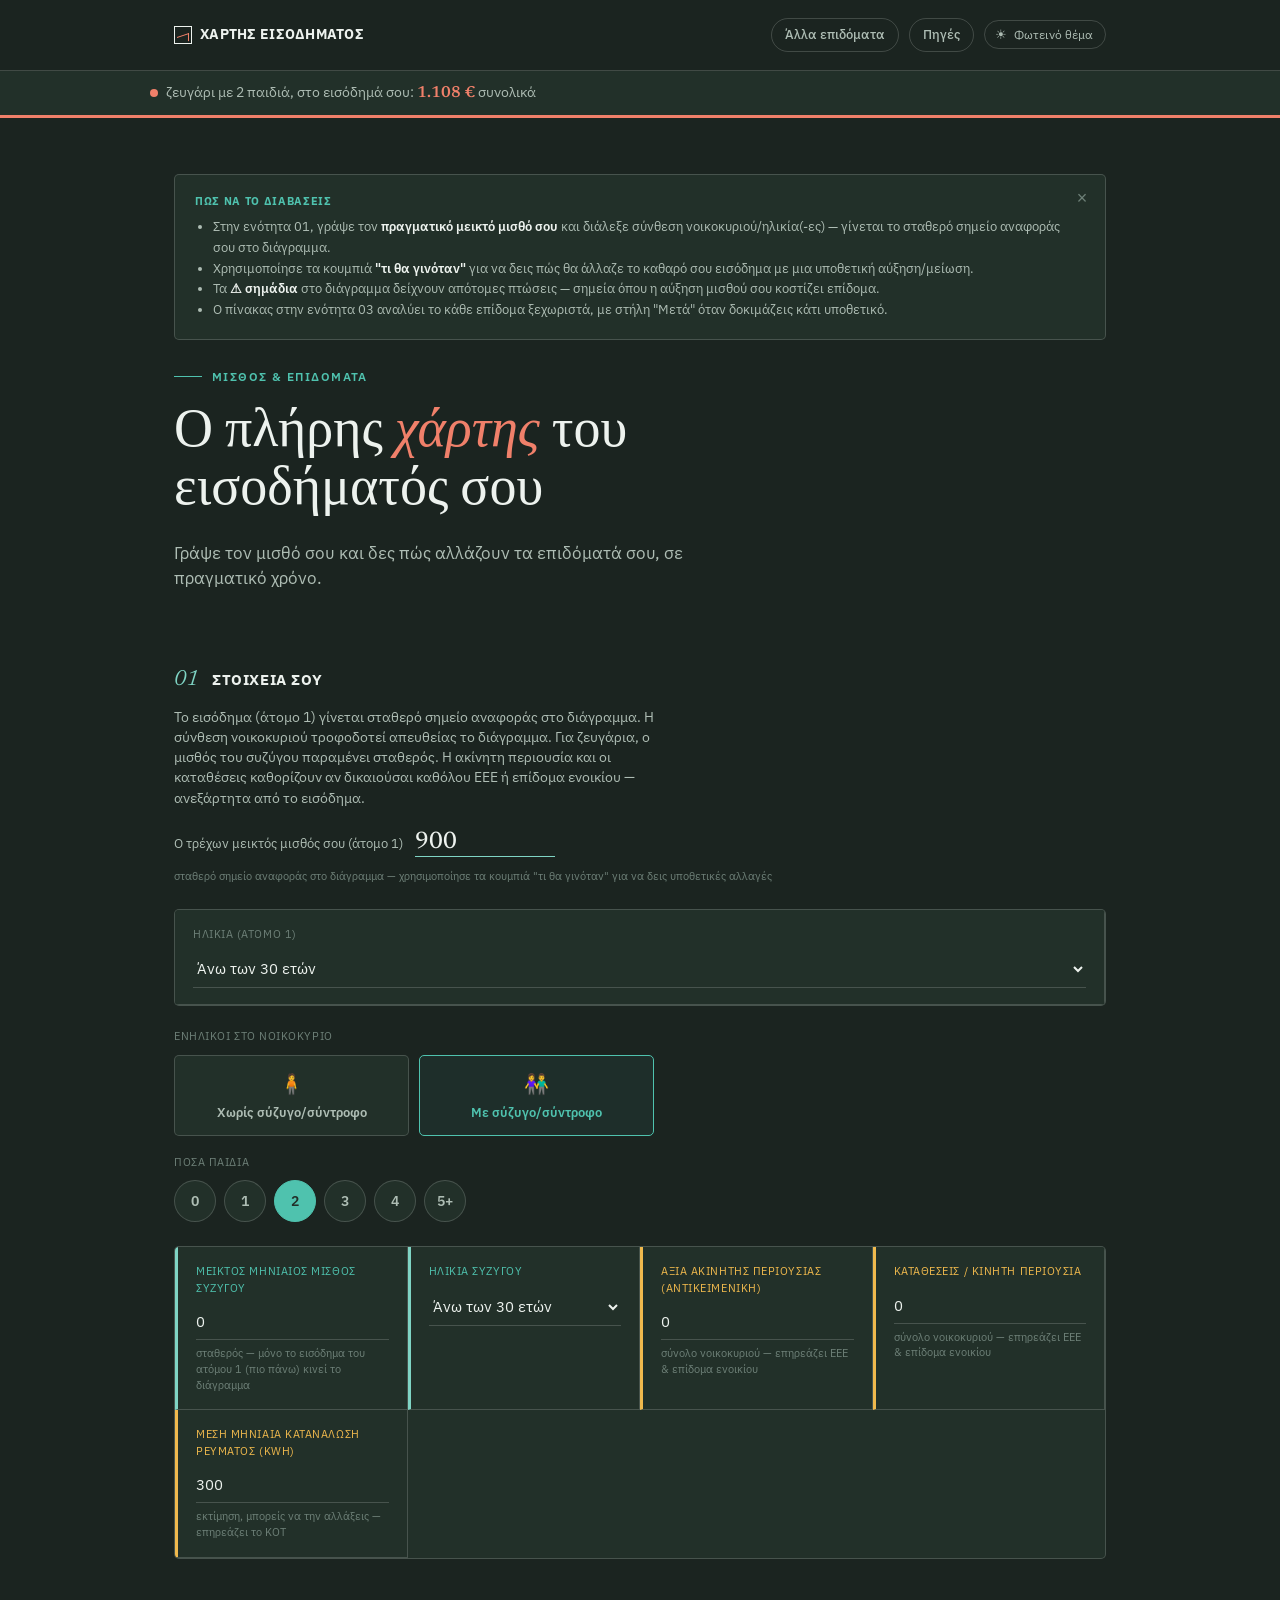
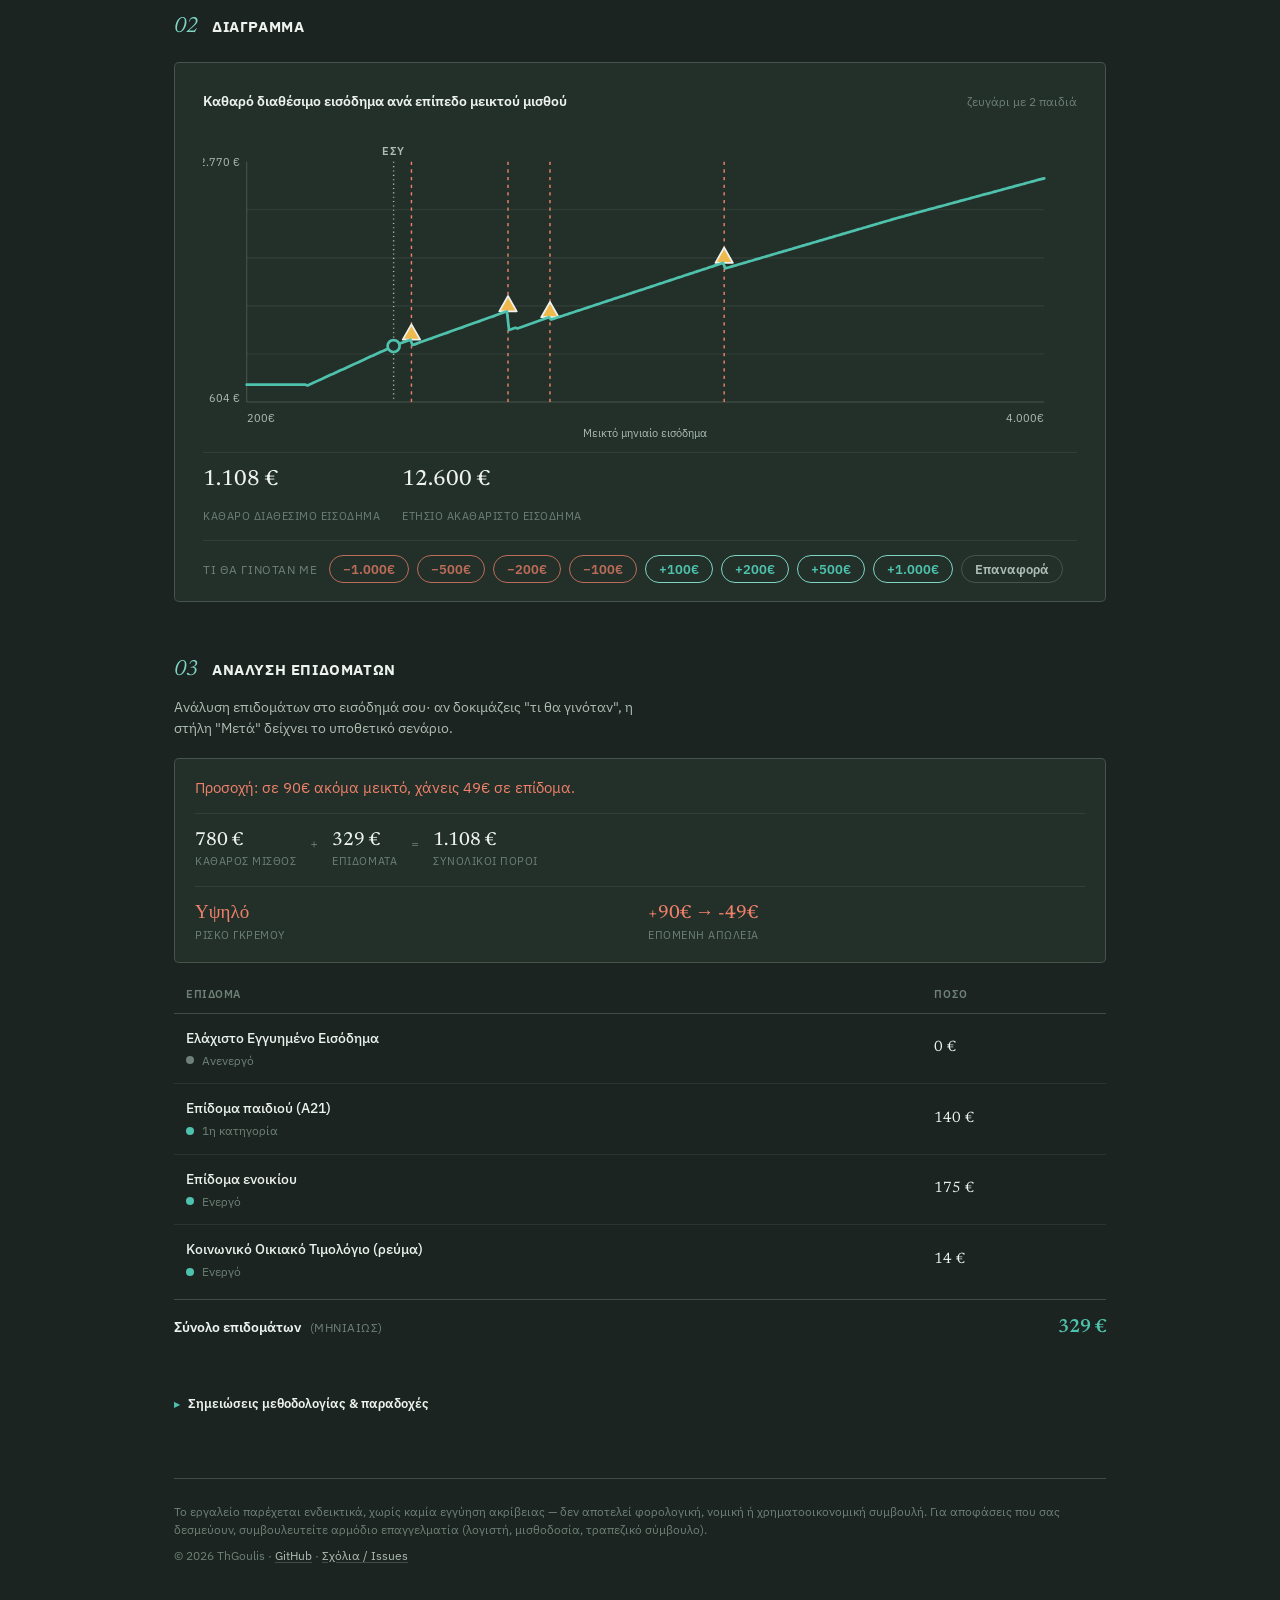
==== index.html @ 14a03cc6 "Add files via upload" ====
<!DOCTYPE html>
<html lang="el">
<head>
<meta charset="UTF-8">
<script>(function(){try{var t=localStorage.getItem('chartis-eisodimatos-theme');document.documentElement.setAttribute('data-theme', t==='light'?'light':'dark');}catch(e){document.documentElement.setAttribute('data-theme','dark');}})();</script>
<meta name="viewport" content="width=device-width, initial-scale=1.0">
<meta name="google-site-verification" content="slmGFKoAOpQcVqOAjaYi8hfK1qHEMDZGpM2ckOUDvAE" />
<title>Χάρτης Εισοδήματος — Μισθός &amp; Επιδόματα</title>
<meta name="description" content="Δες πώς αλλάζει το πραγματικό σου εισόδημα — μισθός και επιδόματα (ΕΕΕ, Α21, ενοίκιο, ΚΟΤ) μαζί, σε ένα διάγραμμα. Εντοπίζει αυτόματα τα σημεία όπου μια αύξηση μισθού σου κοστίζει επίδομα.">
<link rel="canonical" href="https://thgoulis.github.io/Benefit-cliff/">

<meta property="og:type" content="website">
<meta property="og:url" content="https://thgoulis.github.io/Benefit-cliff/">
<meta property="og:title" content="Χάρτης Εισοδήματος — Μισθός &amp; Επιδόματα">
<meta property="og:description" content="Δες πώς αλλάζει το πραγματικό σου εισόδημα — μισθός και επιδόματα μαζί, σε ένα διάγραμμα. Εντοπίζει αυτόματα τους γκρεμούς επιδομάτων.">
<meta property="og:image" content="https://thgoulis.github.io/Benefit-cliff/og-image.png">
<meta property="og:image:width" content="1200">
<meta property="og:image:height" content="630">
<meta property="og:locale" content="el_GR">

<meta name="twitter:card" content="summary_large_image">
<meta name="twitter:title" content="Χάρτης Εισοδήματος — Μισθός &amp; Επιδόματα">
<meta name="twitter:description" content="Δες πώς αλλάζει το πραγματικό σου εισόδημα — μισθός και επιδόματα μαζί, σε ένα διάγραμμα.">
<meta name="twitter:image" content="https://thgoulis.github.io/Benefit-cliff/og-image.png">
<link rel="icon" type="image/svg+xml" href="data:image/svg+xml,%3Csvg xmlns='http://www.w3.org/2000/svg' viewBox='0 0 32 32'%3E%3Crect width='32' height='32' rx='7' fill='%231B2420'/%3E%3Crect x='7' y='9' width='18' height='3.4' rx='1.7' fill='%234FC2AE'/%3E%3Crect x='7' y='14.3' width='18' height='3.4' rx='1.7' fill='%234FC2AE'/%3E%3Crect x='7' y='19.6' width='18' height='3.4' rx='1.7' fill='%234FC2AE'/%3E%3C/svg%3E">
<link rel="preconnect" href="https://fonts.googleapis.com">
<link rel="preconnect" href="https://fonts.gstatic.com" crossorigin>
<link href="https://fonts.googleapis.com/css2?family=Newsreader:ital,opsz,wght@0,6..72,400;0,6..72,500;0,6..72,600;1,6..72,500&family=IBM+Plex+Sans:wght@400;500;600;700&display=swap" rel="stylesheet">
<link rel="stylesheet" href="style.css?v=20260812">
</head>
<body>

<div class="sticky-group">
  <div class="topbar">
    <div class="wrap">
      <div class="brand"><span class="mark"></span> Χάρτης Εισοδήματος</div>
      <nav>
        <a href="epidomata.html">Άλλα επιδόματα</a>
        <a href="https://github.com/ThGoulis/Benefit-cliff/blob/main/TECHNICAL.md" target="_blank" rel="noopener">Πηγές</a>
        <button id="themeToggle" type="button" aria-pressed="false">
          <span class="tt-icon" aria-hidden="true">☾</span>
          <span class="tt-label">Σκούρο θέμα</span>
        </button>
      </nav>
    </div>
  </div>
  <div class="live-preview-bar" id="livePreviewBar">
    <div class="wrap">
      <span class="dot"></span>
      <span class="text" id="livePreviewText">—</span>
    </div>
  </div>
</div>

<div class="wrap">

  <section class="hero">
    <div class="intro-card" id="introCard">
      <button class="intro-close" id="introCloseBtn" aria-label="Κλείσιμο">×</button>
      <div class="intro-eyebrow">Πώς να το διαβάσεις</div>
      <ul class="intro-list">
        <li>Στην ενότητα 01, γράψε τον <strong>πραγματικό μεικτό μισθό σου</strong> και διάλεξε σύνθεση νοικοκυριού/ηλικία(-ες) — γίνεται το σταθερό σημείο αναφοράς σου στο διάγραμμα.</li>
        <li>Χρησιμοποίησε τα κουμπιά <strong>"τι θα γινόταν"</strong> για να δεις πώς θα άλλαζε το καθαρό σου εισόδημα με μια υποθετική αύξηση/μείωση.</li>
        <li>Τα <strong>⚠ σημάδια</strong> στο διάγραμμα δείχνουν απότομες πτώσεις — σημεία όπου η αύξηση μισθού σου κοστίζει επίδομα.</li>
        <li>Ο πίνακας στην ενότητα 03 αναλύει το κάθε επίδομα ξεχωριστά, με στήλη "Μετά" όταν δοκιμάζεις κάτι υποθετικό.</li>
      </ul>
    </div>

    <div class="eyebrow">Μισθός &amp; επιδόματα</div>
    <h1>Ο πλήρης <em>χάρτης</em> του εισοδήματός σου</h1>
    <p class="lede">Γράψε τον μισθό σου και δες πώς αλλάζουν τα επιδόματά σου, σε πραγματικό χρόνο.</p>
  </section>

  <section class="section">
    <div class="section-head">
      <span class="section-num">01</span>
      <h2>Στοιχεία σου</h2>
    </div>
    <p class="section-desc">Το εισόδημα (άτομο 1) γίνεται σταθερό σημείο αναφοράς στο διάγραμμα. Η σύνθεση νοικοκυριού τροφοδοτεί απευθείας το διάγραμμα. Για ζευγάρια, ο μισθός του συζύγου παραμένει σταθερός. Η ακίνητη περιουσία και οι καταθέσεις καθορίζουν αν δικαιούσαι καθόλου ΕΕΕ ή επίδομα ενοικίου — ανεξάρτητα από το εισόδημα.</p>

    <div class="income-input-row">
      <label for="referenceIncomeInput">Ο τρέχων μεικτός μισθός σου (άτομο 1)</label>
      <input type="text" inputmode="numeric" id="referenceIncomeInput" value="900" autocomplete="off" autocorrect="off" autocapitalize="off" spellcheck="false">
      <div class="hint">σταθερό σημείο αναφοράς στο διάγραμμα — χρησιμοποίησε τα κουμπιά "τι θα γινόταν" για να δεις υποθετικές αλλαγές</div>
    </div>

    <div class="field-grid" style="margin-bottom:22px;">
      <div class="field">
        <label>Ηλικία (άτομο 1)</label>
        <select id="ageSelect1">
          <option value="young25">Έως 25 ετών</option>
          <option value="young30">26 έως 30 ετών</option>
          <option value="standard" selected>Άνω των 30 ετών</option>
        </select>
      </div>
    </div>

    <div class="household-picker">
      <div class="field-label">Ενήλικοι στο νοικοκυριό</div>
      <div class="adults-grid">
        <button type="button" class="adult-card" id="adultsSingleBtn" data-spouse="false">
          <span class="icon">🧍</span><span class="label">Χωρίς σύζυγο/σύντροφο</span>
        </button>
        <button type="button" class="adult-card selected" id="adultsCoupleBtn" data-spouse="true">
          <span class="icon">👫</span><span class="label">Με σύζυγο/σύντροφο</span>
        </button>
      </div>

      <div class="field-label" style="margin-top:18px;">Πόσα παιδιά</div>
      <div class="child-stepper">
        <button type="button" class="child-btn" data-count="0">0</button>
        <button type="button" class="child-btn" data-count="1">1</button>
        <button type="button" class="child-btn selected" data-count="2">2</button>
        <button type="button" class="child-btn" data-count="3">3</button>
        <button type="button" class="child-btn" data-count="4">4</button>
        <button type="button" class="child-btn" data-count="5">5+</button>
      </div>
      <div class="derived-tag" id="monoParentTag" style="display:none">Μονογονεϊκή οικογένεια — εφαρμόζονται οι ειδικοί κανόνες</div>
    </div>

    <div class="field-grid">
      <div class="field spouse-field" id="spouseIncomeField" style="display:none">
        <label>Μεικτός μηνιαίος μισθός συζύγου</label>
        <input type="text" inputmode="numeric" id="spouseIncome" value="0">
        <div class="hint">σταθερός — μόνο το εισόδημα του ατόμου 1 (πιο πάνω) κινεί το διάγραμμα</div>
      </div>
      <div class="field spouse-field" id="spouseAgeField" style="display:none">
        <label>Ηλικία συζύγου</label>
        <select id="ageSelect2">
          <option value="young25">Έως 25 ετών</option>
          <option value="young30">26 έως 30 ετών</option>
          <option value="standard" selected>Άνω των 30 ετών</option>
        </select>
      </div>
      <div class="field criteria-field">
        <label>Αξία ακίνητης περιουσίας (αντικειμενική)</label>
        <input type="text" inputmode="numeric" id="propertyValue" value="0">
        <div class="hint">σύνολο νοικοκυριού — επηρεάζει ΕΕΕ &amp; επίδομα ενοικίου</div>
      </div>
      <div class="field criteria-field">
        <label>Καταθέσεις / κινητή περιουσία</label>
        <input type="text" inputmode="numeric" id="depositsValue" value="0">
        <div class="hint">σύνολο νοικοκυριού — επηρεάζει ΕΕΕ &amp; επίδομα ενοικίου</div>
      </div>
      <div class="field criteria-field">
        <label>Μέση μηνιαία κατανάλωση ρεύματος (kWh)</label>
        <input type="number" id="kwhValue" value="300" min="0" step="10">
        <div class="hint">εκτίμηση, μπορείς να την αλλάξεις — επηρεάζει το ΚΟΤ</div>
      </div>
    </div>
  </section>

  <section class="section">
    <div class="section-head">
      <span class="section-num">02</span>
      <h2>Διάγραμμα</h2>
    </div>
    <div class="chart-card">
      <div class="chart-head">
        <h2>Καθαρό διαθέσιμο εισόδημα ανά επίπεδο μεικτού μισθού</h2>
        <span class="axis-label" id="axisLabel">ζευγάρι με 2 παιδιά</span>
      </div>

      <svg class="curve" viewBox="0 0 800 300" preserveAspectRatio="xMidYMid meet" xmlns="http://www.w3.org/2000/svg" id="curveSvg">
        <!-- gridlines/axes/labels are generated in JS so the layout can adapt to viewport width -->
        <g id="chromeLayer"></g>

        <!-- cliff markers get inserted here dynamically -->
        <g id="cliffLayer"></g>

        <!-- στατικό σημείο αναφοράς (το πραγματικό εισόδημα του χρήστη) -->
        <g id="referenceLayer"></g>

        <!-- the curve itself, drawn dynamically -->
        <path id="curvePath" class="curve-path" d="" />

        <!-- moving marker -->
        <circle id="movingMarker" class="marker" cx="60" cy="235" r="5.5"/>
      </svg>

      <div class="slider-row">
        <div class="readouts">
          <div class="readout">
            <div class="num" id="netReadout">690 €</div>
            <div class="num-delta" id="netDelta"></div>
            <div class="lbl">Καθαρό διαθέσιμο εισόδημα</div>
          </div>
          <div class="readout">
            <div class="num" id="e1Readout">— €</div>
            <div class="num-delta" id="e1Delta"></div>
            <div class="lbl">Ετήσιο ακαθάριστο εισόδημα</div>
          </div>
        </div>
      </div>

      <div class="whatif-row">
        <span class="whatif-label">Τι θα γινόταν με</span>
        <div class="whatif-buttons">
          <button type="button" class="whatif-btn whatif-btn-neg" data-amount="-1000">−1.000€</button>
          <button type="button" class="whatif-btn whatif-btn-neg" data-amount="-500">−500€</button>
          <button type="button" class="whatif-btn whatif-btn-neg" data-amount="-200">−200€</button>
          <button type="button" class="whatif-btn whatif-btn-neg" data-amount="-100">−100€</button>
          <button type="button" class="whatif-btn" data-amount="100">+100€</button>
          <button type="button" class="whatif-btn" data-amount="200">+200€</button>
          <button type="button" class="whatif-btn" data-amount="500">+500€</button>
          <button type="button" class="whatif-btn" data-amount="1000">+1.000€</button>
          <button type="button" class="whatif-btn whatif-btn-reset" id="whatifResetBtn">Επαναφορά</button>
        </div>
      </div>
    </div>
  </section>

  <section class="section">
    <div class="section-head">
      <span class="section-num">03</span>
      <h2>Ανάλυση επιδομάτων</h2>
    </div>
    <p class="section-desc">Ανάλυση επιδομάτων στο εισόδημά σου· αν δοκιμάζεις "τι θα γινόταν", η στήλη "Μετά" δείχνει το υποθετικό σενάριο.</p>

    <div class="summary-card">
      <p class="summary-insight" id="summaryInsight">—</p>

      <div class="summary-equation">
        <div class="summary-stat">
          <div class="summary-num" id="summaryNet">— €</div>
          <div class="summary-lbl">Καθαρός μισθός</div>
        </div>
        <span class="summary-op">+</span>
        <div class="summary-stat">
          <div class="summary-num" id="summaryBenefits">— €</div>
          <div class="summary-lbl">Επιδόματα</div>
        </div>
        <span class="summary-op">=</span>
        <div class="summary-stat">
          <div class="summary-num" id="summaryTotal">— €</div>
          <div class="summary-lbl">Συνολικοί πόροι</div>
        </div>
      </div>

      <div class="summary-risk-row">
        <div class="summary-stat">
          <div class="summary-num" id="summaryRisk">—</div>
          <div class="summary-lbl">Ρίσκο γκρεμού</div>
        </div>
        <div class="summary-stat">
          <div class="summary-num" id="summaryNextLoss">—</div>
          <div class="summary-lbl">Επόμενη απώλεια</div>
        </div>
      </div>
    </div>

    <table class="breakdown" id="breakdownTable">
      <thead>
        <tr><th>Επίδομα</th><th>Ποσό</th><th class="after-col" id="afterColHeader">Μετά</th></tr>
      </thead>
      <tbody>
        <tr>
          <td>
            <div class="benefit-name">Ελάχιστο Εγγυημένο Εισόδημα</div>
            <div class="benefit-status"><span class="status-dot" id="eeeDot"></span><span id="eeeStatus">—</span></div>
          </td>
          <td class="amount" id="eeeAmount">— €</td>
          <td class="amount after-col" id="eeeAfterAmount"></td>
        </tr>
        <tr>
          <td>
            <div class="benefit-name">Επίδομα παιδιού (Α21)</div>
            <div class="benefit-status"><span class="status-dot" id="a21Dot"></span><span id="a21Status">—</span></div>
          </td>
          <td class="amount" id="a21Amount">— €</td>
          <td class="amount after-col" id="a21AfterAmount"></td>
        </tr>
        <tr>
          <td>
            <div class="benefit-name">Επίδομα ενοικίου</div>
            <div class="benefit-status"><span class="status-dot" id="rentDot"></span><span id="rentStatus">—</span></div>
          </td>
          <td class="amount" id="rentAmount">— €</td>
          <td class="amount after-col" id="rentAfterAmount"></td>
        </tr>
        <tr>
          <td>
            <div class="benefit-name">Κοινωνικό Οικιακό Τιμολόγιο (ρεύμα)</div>
            <div class="benefit-status"><span class="status-dot" id="kotDot"></span><span id="kotStatus">—</span></div>
          </td>
          <td class="amount" id="kotAmount">— €</td>
          <td class="amount after-col" id="kotAfterAmount"></td>
        </tr>
      </tbody>
    </table>
    <div class="benefit-total">
      <span>Σύνολο επιδομάτων <em>(μηνιαίως)</em></span>
      <span class="benefit-total-amounts">
        <span class="amount" id="benefitTotalAmount">— €</span>
        <span class="amount after-col" id="benefitTotalAfterAmount"></span>
      </span>
    </div>
  </section>

  <section class="section">
    <details class="methodology">
      <summary>Σημειώσεις μεθοδολογίας &amp; παραδοχές</summary>
      <p class="methodology-intro">Πραγματικοί υπολογισμοί μισθού, ΕΕΕ, Α21, επίδομα ενοικίου, ΚΟΤ &amp; περιουσιακά κριτήρια — δες τις παραδοχές πιο κάτω.</p>
      <ul>
        <li>Ο καθαρός μισθός υπολογίζεται με βάση το σύστημα 14 μισθών (ΕΦΚΑ, κλίμακα φόρου ανά ηλικία, φορολογική έκπτωση) — μόνο η περίπτωση μισθωτού, όχι μπλοκάκι/ελεύθερος επαγγελματίας.</li>
        <li>Τα ΕΕΕ, Α21 και επίδομα ενοικίου βασίζονται στα επίσημα ποσά/κλιμάκια όπως τα βρήκαμε. Το ΕΕΕ και το επίδομα ενοικίου περιλαμβάνουν πλέον περιουσιακά κριτήρια (ακίνητη περιουσία, καταθέσεις) — <strong>χωρίς</strong> αντικειμενική δαπάνη ΙΧ/δικύκλων ή περιουσιακό τεκμήριο τόκων, που αγνοούνται για απλότητα.</li>
        <li>Το επίδομα ενοικίου βρίσκεται πιθανώς σε φάση αναθεώρησης (νομοσχέδιο υπό συζήτηση) — τα κριτήρια που χρησιμοποιούμε είναι τα πιο πρόσφατα επιβεβαιωμένα, όχι εγγυημένα οριστικά.</li>
        <li>Η φορολογική έκπτωση (777-1.780€+ ανάλογα τα παιδιά) αποδίδεται πάντα στο άτομο 1 σε ζευγάρια, όχι μοιρασμένη.</li>
        <li>Υποστηρίζεται οποιοσδήποτε αριθμός παιδιών· ένα δεύτερο εισόδημα (σύζυγος) μένει σταθερό, όχι μεταβλητό στο διάγραμμα.</li>
        <li>Το Κοινωνικό Οικιακό Τιμολόγιο (ΚΟΤ) μοντελοποιεί μόνο τη βασική κατηγορία Β (4,5 λεπτά/kWh, όριο 350kWh/μήνα) — όχι τις κατηγορίες Α (ευάλωτες ομάδες, +8.000€/+15.000€ όριο για ΑΜΕΑ/μηχανική υποστήριξη) ή Γ (πολύτεκνοι). Η κατανάλωση ρεύματος εισάγεται ως εκτίμηση, όχι πραγματικά στοιχεία λογαριασμού.</li>
      </ul>
    </details>
  </section>

  <footer>
    <span>Το εργαλείο παρέχεται ενδεικτικά, χωρίς καμία εγγύηση ακρίβειας — δεν αποτελεί φορολογική, νομική ή χρηματοοικονομική συμβουλή. Για αποφάσεις που σας δεσμεύουν, συμβουλευτείτε αρμόδιο επαγγελματία (λογιστή, μισθοδοσία, τραπεζικό σύμβουλο).</span>
    <span>© 2026 ThGoulis · <a href="https://github.com/ThGoulis/Benefit-cliff" target="_blank" rel="noopener">GitHub</a> · <a href="https://github.com/ThGoulis/Benefit-cliff/issues" target="_blank" rel="noopener">Σχόλια / Issues</a></span>
  </footer>

</div>

<script src="script.js?v=20260812"></script>

</body>
</html>
---- style.css ----
:root{
    --paper: #F1F4F0;
    --paper-card: #FFFFFF;
    --ink: #263A32;
    --ink-soft: #5B6E64;
    --ink-faint: #93A39A;
    --contour: #3DA394;
    --contour-soft: #8FC4BA;
    --hazard: #E8A33D;
    --drop: #E2694F;
    --line: rgba(38,58,50,0.09);
    --line-strong: rgba(38,58,50,0.18);
    --radius: 5px;
  }

  :root[data-theme="dark"]{
    --paper: #1B2420;
    --paper-card: #223029;
    --ink: #EDF2EE;
    --ink-soft: #AEBDB4;
    --ink-faint: #6E8078;
    --contour: #4FC2AE;
    --contour-soft: #7FD4C4;
    --hazard: #F0B94D;
    --drop: #F0806A;
    --line: rgba(237,242,238,0.08);
    --line-strong: rgba(237,242,238,0.18);
  }

  :root{ color-scheme: light; }
  :root[data-theme="dark"]{ color-scheme: dark; }

  html{ transition: none; }
  body{ transition: background-color 0.2s ease, color 0.2s ease; }
  .chart-card, .field, table.breakdown{ transition: background-color 0.2s ease, border-color 0.2s ease; }

  *{ box-sizing: border-box; }
  html{ scroll-behavior: smooth; }

  body{
    margin:0;
    background: var(--paper);
    color: var(--ink);
    font-family: 'IBM Plex Sans', sans-serif;
    line-height: 1.5;
    background-image:
      radial-gradient(ellipse 900px 500px at 50% -10%, rgba(61,163,148,0.10), transparent 60%);
    background-repeat: no-repeat;
  }

  a{ color: inherit; }

  .wrap{
    max-width: 980px;
    margin: 0 auto;
    padding: 0 24px;
  }

  /* ---------- Top bar ---------- */
  .topbar{
    border-bottom: 1px solid var(--line-strong);
    background: var(--paper);
  }
  .sticky-group{ position: sticky; top: 0; z-index: 30; }

  .live-preview-bar{
    background: var(--paper-card);
    border-bottom: 3px solid var(--contour);
    transition: background-color .2s ease, border-color .2s ease;
  }
  .live-preview-bar .wrap{
    display:flex; align-items:center; gap: 8px;
    padding: 7px 0; font-size: 11.5px; color: var(--ink-soft);
    white-space: nowrap; overflow:hidden; text-overflow:ellipsis;
  }
  .live-preview-bar .dot{
    width:6px; height:6px; border-radius:50%; background: var(--contour); flex:none;
    animation: livePulse 2s infinite;
  }
  @keyframes livePulse{ 0%,100%{opacity:1;} 50%{opacity:.35;} }
  .live-preview-bar .text .num{ font-weight:600; color: var(--contour); }

  .live-preview-bar.medium{ border-bottom-color: var(--hazard); }
  .live-preview-bar.medium .dot{ background: var(--hazard); }
  .live-preview-bar.medium .text .num{ color: var(--hazard); }
  .live-preview-bar.high{ border-bottom-color: var(--drop); }
  .live-preview-bar.high .dot{ background: var(--drop); }
  .live-preview-bar.high .text .num{ color: var(--drop); }

  @media (min-width: 640px){
    .live-preview-bar .wrap{ padding: 10px 0; font-size: 14px; white-space: normal; }
    .live-preview-bar .dot{ width:8px; height:8px; }
    .live-preview-bar .text .num{ font-family:'Newsreader', serif; font-size: 16px; }
  }

  .topbar .wrap{
    display:flex;
    align-items:center;
    justify-content: space-between;
    padding-top: 18px;
    padding-bottom: 18px;
  }
  .brand{
    font-family:'IBM Plex Sans', sans-serif;
    font-weight:700;
    letter-spacing: 0.02em;
    font-size: 14px;
    text-transform: uppercase;
    display:flex;
    align-items:center;
    gap: 8px;
  }
  .brand .mark{
    width: 18px; height: 18px;
    border: 1.5px solid var(--ink);
    position: relative;
    flex: none;
  }
  .brand .mark::after{
    content:"";
    position:absolute;
    left:2px; right:2px; bottom:2px;
    height: 7px;
    border-top: 1.5px solid var(--drop);
    border-right: 1.5px solid var(--drop);
    transform: skewY(-18deg);
    transform-origin: right bottom;
  }
  .topbar nav{
    font-size: 13px;
    color: var(--ink-soft);
    display:flex; gap: 10px;
    align-items: center;
  }
  .topbar nav a{
    color: var(--ink-soft);
    text-decoration: none;
    padding: 6px 13px;
    border: 1px solid var(--line-strong);
    border-radius: 999px;
    font-weight: 500;
    transition: background-color 0.15s ease, color 0.15s ease, border-color 0.15s ease;
  }
  .topbar nav a:hover{ background: var(--contour); color: var(--paper-card); border-color: var(--contour); }
  #themeToggle{
    display:flex;
    align-items:center;
    gap: 7px;
    font-family: inherit;
    font-size: 12px;
    color: var(--ink-soft);
    background: transparent;
    border: 1px solid var(--line-strong);
    border-radius: 999px;
    padding: 6px 12px 6px 10px;
    cursor: pointer;
  }
  #themeToggle:hover{ border-color: var(--contour); color: var(--ink); }
  #themeToggle .tt-icon{ font-size: 13px; line-height:1; }
  @media (max-width: 520px){
    .topbar .wrap{ flex-wrap: wrap; row-gap: 10px; }
    .brand{ flex: 1 1 auto; }
    .topbar nav{ flex: 1 1 100%; justify-content: space-between; flex-wrap: wrap; gap: 10px 16px; }
    .tt-label{ display:none; }
  }

  /* ---------- Hero ---------- */
  .hero{
    padding: 56px 0 12px;
  }
  .intro-card{
    position: relative;
    background: var(--paper-card);
    border: 1px solid var(--line-strong);
    border-radius: var(--radius);
    padding: 18px 40px 18px 20px;
    margin-bottom: 28px;
  }
  .intro-eyebrow{
    font-size: 11px;
    font-weight: 700;
    text-transform: uppercase;
    letter-spacing: 0.06em;
    color: var(--contour);
    margin-bottom: 8px;
  }
  .intro-list{
    margin: 0;
    padding-left: 18px;
    font-size: 13px;
    color: var(--ink-soft);
    line-height: 1.6;
  }
  .intro-list strong{ color: var(--ink); font-weight: 600; }
  .intro-close{
    position: absolute;
    top: 10px; right: 10px;
    width: 26px; height: 26px;
    border: none;
    background: transparent;
    color: var(--ink-faint);
    font-size: 18px;
    line-height: 1;
    cursor: pointer;
    border-radius: 50%;
  }
  .intro-close:hover{ background: var(--line); color: var(--ink); }
  .eyebrow{
    font-size: 12px;
    letter-spacing: 0.12em;
    text-transform: uppercase;
    color: var(--contour);
    font-weight: 600;
    display:flex;
    align-items:center;
    gap:10px;
    margin-bottom: 18px;
  }
  .eyebrow::before{
    content:"";
    width: 28px; height: 1px;
    background: var(--contour);
  }
  h1{
    font-family: 'Newsreader', serif;
    font-weight: 500;
    font-size: clamp(34px, 5vw, 54px);
    line-height: 1.08;
    margin: 0 0 20px;
    max-width: 14ch;
  }
  h1 em{
    font-style: italic;
    color: var(--drop);
  }
  .lede{
    font-size: 17px;
    color: var(--ink-soft);
    max-width: 56ch;
    margin: 0 0 8px;
  }

  /* ---------- Chart card ---------- */
  .chart-card{
    background: var(--paper-card);
    border: 1px solid var(--line-strong);
    border-radius: var(--radius);
    padding: 28px 28px 18px;
    position: relative;
  }
  .chart-head{
    display:flex;
    justify-content: space-between;
    align-items: baseline;
    flex-wrap: wrap;
    gap: 8px;
    margin-bottom: 6px;
  }
  .chart-head h2{
    font-family: 'IBM Plex Sans', sans-serif;
    font-size: 14px;
    font-weight: 600;
    margin:0;
  }
  .chart-head .axis-label{
    font-size: 11.5px;
    color: var(--ink-faint);
  }
  svg.curve{ width:100%; height:auto; display:block; }
  .grid-line{ stroke: var(--line); stroke-width:1; }
  .axis-line{ stroke: var(--line-strong); stroke-width:1; }
  .curve-path{
    fill:none;
    stroke: var(--contour);
    stroke-width: 2.5;
    stroke-linecap: round;
    stroke-linejoin: round;
  }
  .drop-zone{ fill: var(--drop); opacity: 0.08; }
  .drop-line{
    stroke: var(--drop);
    stroke-width: 1.3;
    stroke-dasharray: 3 4;
  }
  .reference-line{
    stroke: var(--ink-soft);
    stroke-width: 1.3;
    stroke-dasharray: 1 3;
  }
  .reference-label{
    fill: var(--ink-soft);
    font-size: 10px;
    font-weight: 600;
    text-transform: uppercase;
    letter-spacing: 0.04em;
  }
  .marker{
    fill: var(--paper-card);
    stroke: var(--contour);
    stroke-width: 2.5;
  }
  .hazard-tri{ fill: var(--hazard); stroke: var(--ink); stroke-width: 1.6; stroke-linejoin: round; }
  .chart-caption-text{
    font-family:'IBM Plex Sans', sans-serif;
    font-size: 10.5px;
    fill: var(--ink-soft);
  }
  .chart-caption-text.drop{ fill: var(--drop); font-weight:600; }

  .income-input-row{
    display:flex;
    align-items: baseline;
    gap: 12px;
    width: 100%;
    margin-bottom: 24px;
    flex-wrap: wrap;
  }
  .income-input-row label{
    font-size: 12.5px;
    color: var(--ink-soft);
    flex: none;
  }
  .income-input-row input{
    font-family:'Newsreader', serif;
    font-size: 24px;
    font-weight: 500;
    color: var(--ink);
    background: transparent;
    border: none;
    border-bottom: 1.5px solid var(--contour-soft);
    padding: 2px 0;
    width: 140px;
  }
  .income-input-row input:focus{ outline: none; border-bottom-color: var(--contour); }
  .income-input-row .hint{
    flex-basis: 100%;
    font-size: 10.5px;
    color: var(--ink-faint);
  }

  .slider-row{
    margin-top: 6px;
    padding-top: 16px;
    border-top: 1px solid var(--line);
  }
  @media (max-width: 480px){
    .income-input-row{ flex-direction: column; align-items: flex-start; gap: 4px; }
  }
  .readouts{
    display:flex;
    gap: 22px;
    flex-wrap: wrap;
  }
  .readout{
    text-align: left;
  }
  .readout .num{
    font-family:'Newsreader', serif;
    font-size: 22px;
    font-weight: 500;
    line-height:1;
  }
  .readout .num.drop-color{ color: var(--drop); }
  .readout .num.gain-color{ color: var(--contour); }
  .num-delta{
    font-size: 13px;
    font-weight: 600;
    margin-top: 2px;
    min-height: 16px;
  }
  .num-delta.gain-color{ color: var(--contour); }
  .num-delta.drop-color{ color: var(--drop); }
  .num-delta.warn-color{ color: var(--hazard); }
  .readout .num.warn-color{ color: var(--hazard); }
  .readout .lbl{
    font-size: 10.5px;
    color: var(--ink-faint);
    text-transform: uppercase;
    letter-spacing: 0.05em;
  }

  .whatif-row{
    margin-top: 16px;
    padding-top: 14px;
    border-top: 1px solid var(--line);
    display:flex;
    align-items:center;
    gap: 12px;
    flex-wrap: wrap;
  }
  .whatif-label{
    font-size: 11.5px;
    color: var(--ink-faint);
    text-transform: uppercase;
    letter-spacing: 0.05em;
    flex: none;
  }
  .whatif-buttons{
    display:flex;
    gap: 8px;
    flex-wrap: wrap;
  }
  .whatif-btn{
    font-family: inherit;
    font-size: 12.5px;
    font-weight: 600;
    color: var(--contour);
    background: transparent;
    border: 1px solid var(--contour-soft);
    border-radius: 999px;
    padding: 5px 13px;
    cursor: pointer;
    transition: background-color 0.15s ease, color 0.15s ease;
  }
  .whatif-btn:hover{ background: var(--contour); color: var(--paper-card); }
  .whatif-btn-neg{ color: var(--drop); border-color: var(--drop); opacity: 0.75; }
  .whatif-btn-neg:hover{ background: var(--drop); color: var(--paper-card); opacity: 1; }

  /* ---------- Section shell ---------- */
  .section{
    margin-top: 52px;
  }
  .section-head{
    display:flex;
    align-items:baseline;
    gap: 14px;
    margin-bottom: 18px;
  }
  .section-num{
    font-family:'Newsreader', serif;
    font-style: italic;
    color: var(--contour-soft);
    font-size: 22px;
    flex: none;
  }
  .section-head h2{
    font-family:'IBM Plex Sans', sans-serif;
    font-size: 15px;
    font-weight: 700;
    text-transform: uppercase;
    letter-spacing: 0.04em;
    margin: 0;
  }
  .section-desc{
    font-size: 13.5px;
    color: var(--ink-soft);
    margin: -8px 0 20px;
    max-width: 60ch;
  }

  /* ---------- Input panel ---------- */
  /* ---------- Household picker: adult cards + children stepper ---------- */
  .household-picker{ margin-bottom: 24px; }
  .field-label{
    font-size: 11px; text-transform: uppercase; letter-spacing: 0.05em;
    color: var(--ink-faint); margin-bottom: 10px;
  }
  .adults-grid{
    display:grid; grid-template-columns: repeat(auto-fit, minmax(180px,1fr));
    gap: 10px; max-width: 480px;
  }
  .adult-card{
    background: var(--paper-card); border: 1.5px solid var(--line-strong); border-radius: var(--radius);
    padding: 14px 16px; cursor: pointer; text-align: center; font-family: inherit;
    transition: border-color .15s ease, background-color .15s ease;
  }
  .adult-card:hover{ border-color: var(--contour-soft); }
  .adult-card.selected{ border-color: var(--contour); background: rgba(61,163,148,0.08); }
  .adult-card .icon{ font-size: 20px; display:block; margin-bottom: 6px; }
  .adult-card .label{ font-size: 12.5px; font-weight: 600; color: var(--ink-soft); }
  .adult-card.selected .label{ color: var(--contour); }

  .child-stepper{ display:flex; gap: 8px; flex-wrap: wrap; }
  .child-btn{
    width: 42px; height: 42px; border-radius: 50%; border: 1.5px solid var(--line-strong);
    background: var(--paper-card); color: var(--ink-soft); font-size: 14px; font-weight: 600;
    font-family: inherit; cursor: pointer;
    transition: border-color .15s ease, background-color .15s ease, color .15s ease;
  }
  .child-btn:hover{ border-color: var(--contour-soft); }
  .child-btn.selected{ border-color: var(--contour); background: var(--contour); color: var(--paper-card); }

  .derived-tag{
    display: inline-flex; align-items: center; gap: 6px; margin-top: 12px; font-size: 12px;
    color: var(--hazard); background: rgba(232,163,61,0.10); border: 1px solid var(--hazard);
    border-radius: 999px; padding: 4px 12px;
  }
  .derived-tag::before{ content: "✓"; font-weight: 700; }

  .field-grid{
    display:grid;
    grid-template-columns: repeat(auto-fit, minmax(200px,1fr));
    background: var(--paper-card);
    border: 1px solid var(--line-strong);
    border-radius: var(--radius);
    overflow: hidden;
  }
  .field{
    background: var(--paper-card);
    padding: 16px 18px;
    border-right: 1px solid var(--line-strong);
    border-bottom: 1px solid var(--line-strong);
  }
  .field label{
    display:block;
    font-size: 11px;
    text-transform: uppercase;
    letter-spacing: 0.05em;
    color: var(--ink-faint);
    margin-bottom: 8px;
  }
  .field.spouse-field{
    border-left: 3px solid var(--contour-soft);
  }
  .field.spouse-field label{
    color: var(--contour);
  }
  .field.criteria-field{
    border-left: 3px solid var(--hazard);
  }
  .field.criteria-field label{
    color: var(--hazard);
  }
  .field select, .field input[type=number], .field input[type=text]{
    width:100%;
    padding: 8px 0;
    border: none;
    border-bottom: 1px solid var(--line-strong);
    background: transparent;
    font-family: inherit;
    font-size: 15px;
    color: var(--ink);
  }
  .field select{
    background: var(--paper-card);
    cursor: pointer;
  }
  .field select option{
    background: var(--paper-card);
    color: var(--ink);
  }
  .field select:focus, .field input:focus{
    outline: none;
    border-bottom-color: var(--contour);
  }
  .field .hint{
    font-size: 10.5px;
    color: var(--ink-faint);
    margin-top: 6px;
  }

  /* ---------- Executive summary card ---------- */
  .summary-card{
    background: var(--paper-card);
    border: 1px solid var(--line-strong);
    border-radius: var(--radius);
    padding: 18px 20px;
    margin-bottom: 24px;
  }
  .summary-insight{
    margin: 0 0 16px;
    font-size: 14.5px;
    line-height: 1.5;
    color: var(--ink);
    padding-bottom: 14px;
    border-bottom: 1px solid var(--line);
  }
  .summary-insight.warn-color{ color: var(--hazard); }
  .summary-insight.drop-color{ color: var(--drop); }
  .summary-insight.gain-color{ color: var(--contour); }
  .summary-equation{
    display:flex;
    align-items:flex-start;
    flex-wrap: wrap;
    gap: 14px;
    padding-bottom: 16px;
    margin-bottom: 16px;
    border-bottom: 1px solid var(--line);
  }
  .summary-op{
    font-family:'Newsreader', serif;
    font-size: 16px;
    color: var(--ink-faint);
    flex: none;
    margin-top: 2px;
  }
  .summary-risk-row{
    display:grid;
    grid-template-columns: repeat(auto-fit, minmax(110px,1fr));
    gap: 16px;
  }
  .summary-stat{ text-align:left; }
  .summary-num{
    font-family:'Newsreader', serif;
    font-size: 19px;
    font-weight: 500;
    line-height:1.15;
  }
  .summary-num.gain-color{ color: var(--contour); }
  .summary-num.warn-color{ color: var(--hazard); }
  .summary-num.drop-color{ color: var(--drop); }
  .summary-lbl{
    font-size: 10.5px;
    color: var(--ink-faint);
    text-transform: uppercase;
    letter-spacing: 0.05em;
    margin-top: 3px;
  }

  /* ---------- Breakdown table (placeholder) ---------- */
  table.breakdown{
    width:100%;
    border-collapse: collapse;
    font-size: 13.5px;
  }
  table.breakdown th{
    text-align:left;
    font-size: 10.5px;
    text-transform: uppercase;
    letter-spacing: 0.05em;
    color: var(--ink-faint);
    font-weight:600;
    padding: 0 12px 10px;
    border-bottom: 1px solid var(--line-strong);
  }
  table.breakdown .after-col{ display: none; }
  table.breakdown.has-offset .after-col{ display: table-cell; }
  table.breakdown .after-col.gain-color, .benefit-total-amounts .after-col.gain-color{ color: var(--contour); }
  table.breakdown .after-col.drop-color, .benefit-total-amounts .after-col.drop-color{ color: var(--drop); }
  .whatif-btn-reset{
    color: var(--ink-soft);
    border-color: var(--line-strong);
    opacity: 1;
  }
  .whatif-btn-reset:hover{ background: var(--ink-soft); color: var(--paper-card); }
  table.breakdown td{
    padding: 14px 12px;
    border-bottom: 1px solid var(--line);
  }
  table.breakdown tr:last-child td{ border-bottom:none; }
  .benefit-name{ font-weight: 500; }
  .benefit-status{
    display:flex; align-items:center; margin-top: 4px;
    font-size: 11.5px; color: var(--ink-faint);
  }
  .status-dot{
    display:inline-block;
    width:8px; height:8px;
    border-radius: 50%;
    margin-inline-end: 8px;
  }
  .status-dot.active{ background: var(--contour); }
  .status-dot.warn{ background: var(--hazard); }
  .status-dot.off{ background: var(--ink-faint); }
  .amount{ font-family:'Newsreader', serif; font-size: 15px; }

  .benefit-total{
    display:flex;
    justify-content: space-between;
    align-items: baseline;
    margin-top: 4px;
    padding-top: 14px;
    border-top: 1px solid var(--line-strong);
    font-size: 14px;
    font-weight: 600;
    color: var(--ink);
  }
  .benefit-total em{
    font-style: normal;
    font-weight: 400;
    color: var(--ink-faint);
    font-size: 11.5px;
    text-transform: uppercase;
    letter-spacing: 0.04em;
    margin-inline-start: 6px;
  }
  .benefit-total-amounts{ display:flex; align-items:baseline; gap: 10px; }
  .benefit-total-amounts .after-col:empty{ display: none; }
  .benefit-total .amount{ font-size: 19px; color: var(--contour); }
  .benefit-total-amounts .after-col{ font-size: 15px; }
  .benefit-total-amounts .after-col::before{ content: "→ "; color: var(--ink-faint); font-family: 'IBM Plex Sans', sans-serif; font-size: 12px; }

  footer{
    margin-top: 64px;
    padding: 24px 0 40px;
    border-top: 1px solid var(--line-strong);
    font-size: 12px;
    color: var(--ink-faint);
    display:flex;
    justify-content: space-between;
    flex-wrap: wrap;
    gap: 8px;
  }
  footer a{
    color: var(--ink-soft);
    text-decoration: underline;
    text-decoration-color: var(--line-strong);
    text-underline-offset: 2px;
  }
  footer a:hover{ color: var(--contour); text-decoration-color: var(--contour); }

  .methodology{
    font-size: 13px;
    color: var(--ink-soft);
  }
  .methodology summary{
    cursor: pointer;
    font-weight: 600;
    color: var(--ink);
    list-style: none;
    display: flex;
    align-items: center;
    gap: 8px;
  }
  .methodology summary::-webkit-details-marker{ display:none; }
  .methodology summary::before{
    content: "▸";
    color: var(--contour);
    transition: transform 0.15s ease;
    font-size: 11px;
  }
  .methodology[open] summary::before{ transform: rotate(90deg); }
  .methodology ul{
    margin: 14px 0 0;
    padding-left: 18px;
    line-height: 1.7;
  }
  .methodology li{ margin-bottom: 6px; }
  .methodology-intro{
    margin: 10px 0 0;
    font-size: 13px;
    color: var(--ink-faint);
  }

  @media (max-width: 640px){
    .hero{ padding: 40px 0 10px; }
    .chart-card{ padding: 20px 16px 14px; }
    .readouts{ gap: 16px; }
  }
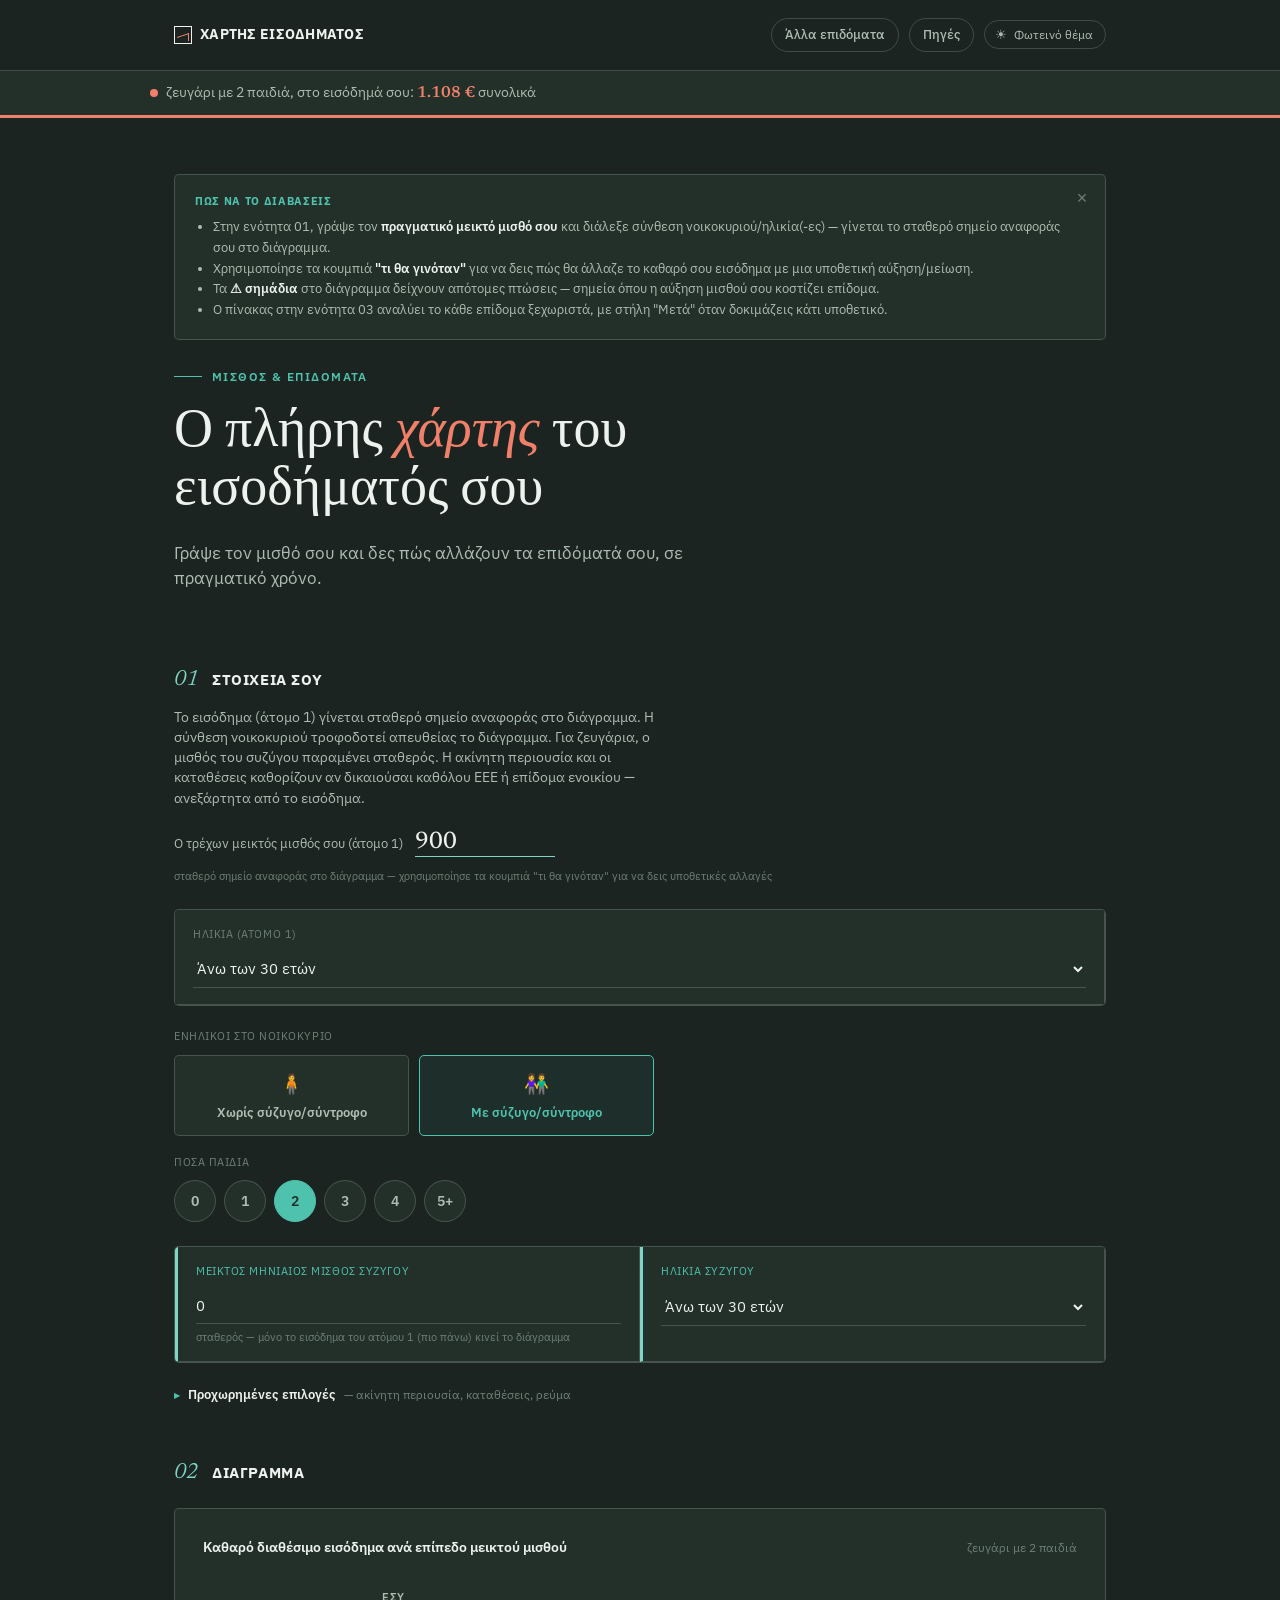
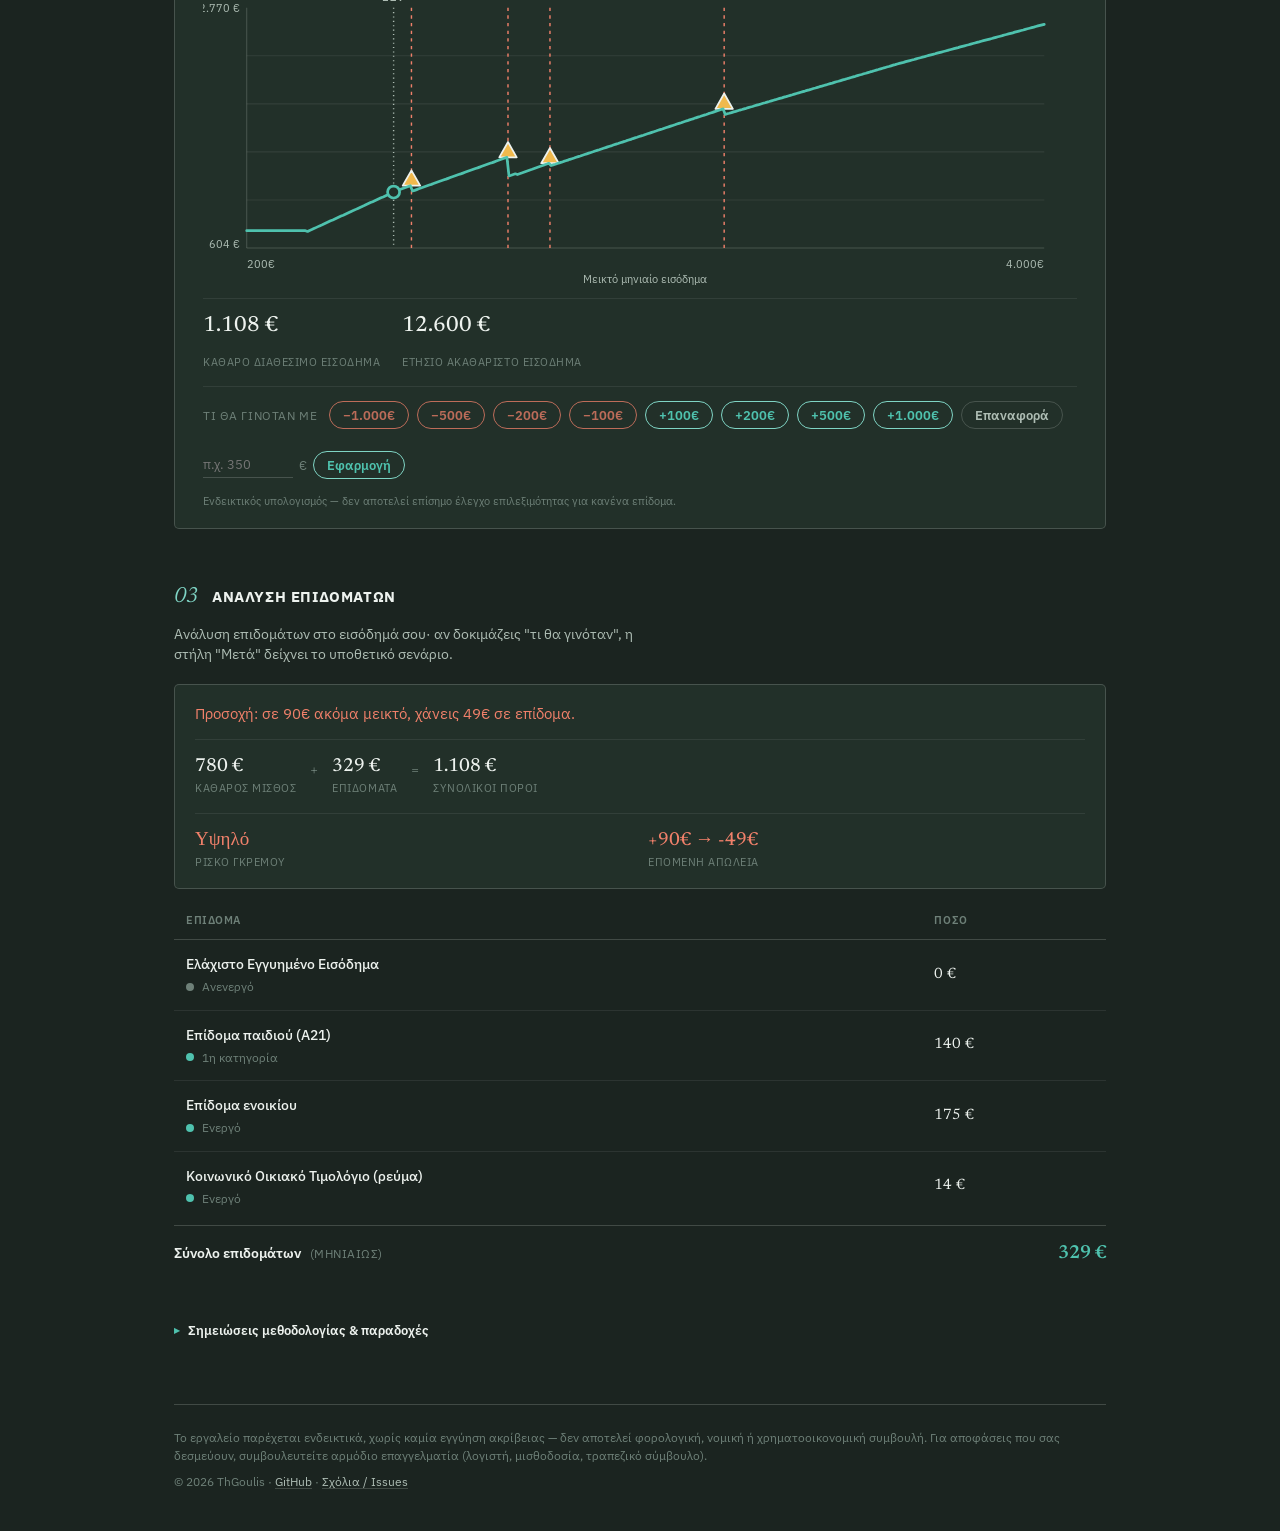
==== commit 9768d281: "Add files via upload" ====
--- a/index.html
+++ b/index.html
@@ -118,7 +118,7 @@
       <div class="derived-tag" id="monoParentTag" style="display:none">Μονογονεϊκή οικογένεια — εφαρμόζονται οι ειδικοί κανόνες</div>
     </div>
 
-    <div class="field-grid">
+    <div class="field-grid" id="basicFieldsGrid">
       <div class="field spouse-field" id="spouseIncomeField" style="display:none">
         <label>Μεικτός μηνιαίος μισθός συζύγου</label>
         <input type="text" inputmode="numeric" id="spouseIncome" value="0">
@@ -132,22 +132,29 @@
           <option value="standard" selected>Άνω των 30 ετών</option>
         </select>
       </div>
-      <div class="field criteria-field">
-        <label>Αξία ακίνητης περιουσίας (αντικειμενική)</label>
-        <input type="text" inputmode="numeric" id="propertyValue" value="0">
-        <div class="hint">σύνολο νοικοκυριού — επηρεάζει ΕΕΕ &amp; επίδομα ενοικίου</div>
-      </div>
-      <div class="field criteria-field">
-        <label>Καταθέσεις / κινητή περιουσία</label>
-        <input type="text" inputmode="numeric" id="depositsValue" value="0">
-        <div class="hint">σύνολο νοικοκυριού — επηρεάζει ΕΕΕ &amp; επίδομα ενοικίου</div>
-      </div>
-      <div class="field criteria-field">
-        <label>Μέση μηνιαία κατανάλωση ρεύματος (kWh)</label>
-        <input type="number" id="kwhValue" value="300" min="0" step="10">
-        <div class="hint">εκτίμηση, μπορείς να την αλλάξεις — επηρεάζει το ΚΟΤ</div>
-      </div>
-    </div>
+    </div>
+
+    <details class="advanced-options">
+      <summary>Προχωρημένες επιλογές <span class="advanced-hint">— ακίνητη περιουσία, καταθέσεις, ρεύμα</span></summary>
+      <p class="advanced-desc">Μόνο αν έχεις ακίνητη περιουσία ή καταθέσεις πάνω από τα όρια — μπλοκάρουν εντελώς το ΕΕΕ ή το επίδομα ενοικίου, ανεξάρτητα από το εισόδημα. Άφησέ τα στο 0 αν δεν σε αφορούν.</p>
+      <div class="field-grid">
+        <div class="field criteria-field">
+          <label>Αξία ακίνητης περιουσίας (αντικειμενική)</label>
+          <input type="text" inputmode="numeric" id="propertyValue" value="0">
+          <div class="hint">σύνολο νοικοκυριού — επηρεάζει ΕΕΕ &amp; επίδομα ενοικίου</div>
+        </div>
+        <div class="field criteria-field">
+          <label>Καταθέσεις / κινητή περιουσία</label>
+          <input type="text" inputmode="numeric" id="depositsValue" value="0">
+          <div class="hint">σύνολο νοικοκυριού — επηρεάζει ΕΕΕ &amp; επίδομα ενοικίου</div>
+        </div>
+        <div class="field criteria-field">
+          <label>Μέση μηνιαία κατανάλωση ρεύματος (kWh)</label>
+          <input type="number" id="kwhValue" value="300" min="0" step="10">
+          <div class="hint">εκτίμηση, μπορείς να την αλλάξεις — επηρεάζει το ΚΟΤ</div>
+        </div>
+      </div>
+    </details>
   </section>
 
   <section class="section">
@@ -206,7 +213,14 @@
           <button type="button" class="whatif-btn" data-amount="1000">+1.000€</button>
           <button type="button" class="whatif-btn whatif-btn-reset" id="whatifResetBtn">Επαναφορά</button>
         </div>
-      </div>
+        <div class="whatif-custom">
+          <input type="text" inputmode="numeric" id="whatifCustomInput" placeholder="π.χ. 350">
+          <span>€</span>
+          <button type="button" id="whatifCustomBtn">Εφαρμογή</button>
+        </div>
+      </div>
+
+      <p class="result-disclaimer">Ενδεικτικός υπολογισμός — δεν αποτελεί επίσημο έλεγχο επιλεξιμότητας για κανένα επίδομα.</p>
     </div>
   </section>
 
@@ -251,7 +265,7 @@
 
     <table class="breakdown" id="breakdownTable">
       <thead>
-        <tr><th>Επίδομα</th><th>Ποσό</th><th class="after-col" id="afterColHeader">Μετά</th></tr>
+        <tr><th>Επίδομα</th><th>Ποσό</th><th class="after-col" id="afterColHeader">Μετά</th><th class="after-col diff-col">Διαφορά</th></tr>
       </thead>
       <tbody>
         <tr>
@@ -261,6 +275,7 @@
           </td>
           <td class="amount" id="eeeAmount">— €</td>
           <td class="amount after-col" id="eeeAfterAmount"></td>
+          <td class="amount after-col diff-col" id="eeeDiffAmount"></td>
         </tr>
         <tr>
           <td>
@@ -269,6 +284,7 @@
           </td>
           <td class="amount" id="a21Amount">— €</td>
           <td class="amount after-col" id="a21AfterAmount"></td>
+          <td class="amount after-col diff-col" id="a21DiffAmount"></td>
         </tr>
         <tr>
           <td>
@@ -277,6 +293,7 @@
           </td>
           <td class="amount" id="rentAmount">— €</td>
           <td class="amount after-col" id="rentAfterAmount"></td>
+          <td class="amount after-col diff-col" id="rentDiffAmount"></td>
         </tr>
         <tr>
           <td>
@@ -285,6 +302,7 @@
           </td>
           <td class="amount" id="kotAmount">— €</td>
           <td class="amount after-col" id="kotAfterAmount"></td>
+          <td class="amount after-col diff-col" id="kotDiffAmount"></td>
         </tr>
       </tbody>
     </table>
--- a/style.css
+++ b/style.css
@@ -395,11 +395,48 @@
     letter-spacing: 0.05em;
     flex: none;
   }
+  .result-disclaimer{
+    margin: 14px 0 0;
+    font-size: 11px;
+    color: var(--ink-faint);
+    line-height: 1.5;
+  }
   .whatif-buttons{
     display:flex;
     gap: 8px;
     flex-wrap: wrap;
   }
+  .whatif-custom{
+    display:flex;
+    align-items:center;
+    gap: 6px;
+    margin-top: 10px;
+  }
+  .whatif-custom input{
+    width: 90px;
+    background: transparent;
+    border: none;
+    border-bottom: 1px solid var(--line-strong);
+    color: var(--ink);
+    font-family: inherit;
+    font-size: 13px;
+    padding: 4px 0;
+  }
+  .whatif-custom input:focus{ outline:none; border-bottom-color: var(--contour); }
+  .whatif-custom span{ color: var(--ink-faint); font-size: 13px; }
+  .whatif-custom button{
+    font-family: inherit;
+    font-size: 12.5px;
+    font-weight: 600;
+    color: var(--contour);
+    background: transparent;
+    border: 1px solid var(--contour-soft);
+    border-radius: 999px;
+    padding: 5px 13px;
+    cursor: pointer;
+    transition: background-color 0.15s ease, color 0.15s ease;
+  }
+  .whatif-custom button:hover{ background: var(--contour); color: var(--paper-card); }
   .whatif-btn{
     font-family: inherit;
     font-size: 12.5px;
@@ -703,6 +740,36 @@
     font-size: 13px;
     color: var(--ink-soft);
   }
+  .advanced-options{
+    font-size: 13px;
+    color: var(--ink-soft);
+    margin-top: 22px;
+  }
+  .advanced-options summary{
+    cursor: pointer;
+    font-weight: 600;
+    color: var(--ink);
+    list-style: none;
+    display: flex;
+    align-items: baseline;
+    gap: 8px;
+    flex-wrap: wrap;
+  }
+  .advanced-options summary::-webkit-details-marker{ display:none; }
+  .advanced-options summary::before{
+    content: "▸";
+    color: var(--contour);
+    transition: transform 0.15s ease;
+    font-size: 11px;
+  }
+  .advanced-options[open] summary::before{ transform: rotate(90deg); }
+  .advanced-hint{ font-weight: 400; font-size: 12px; color: var(--ink-faint); }
+  .advanced-desc{
+    margin: 12px 0 16px;
+    font-size: 12.5px;
+    color: var(--ink-faint);
+    max-width: 60ch;
+  }
   .methodology summary{
     cursor: pointer;
     font-weight: 600;
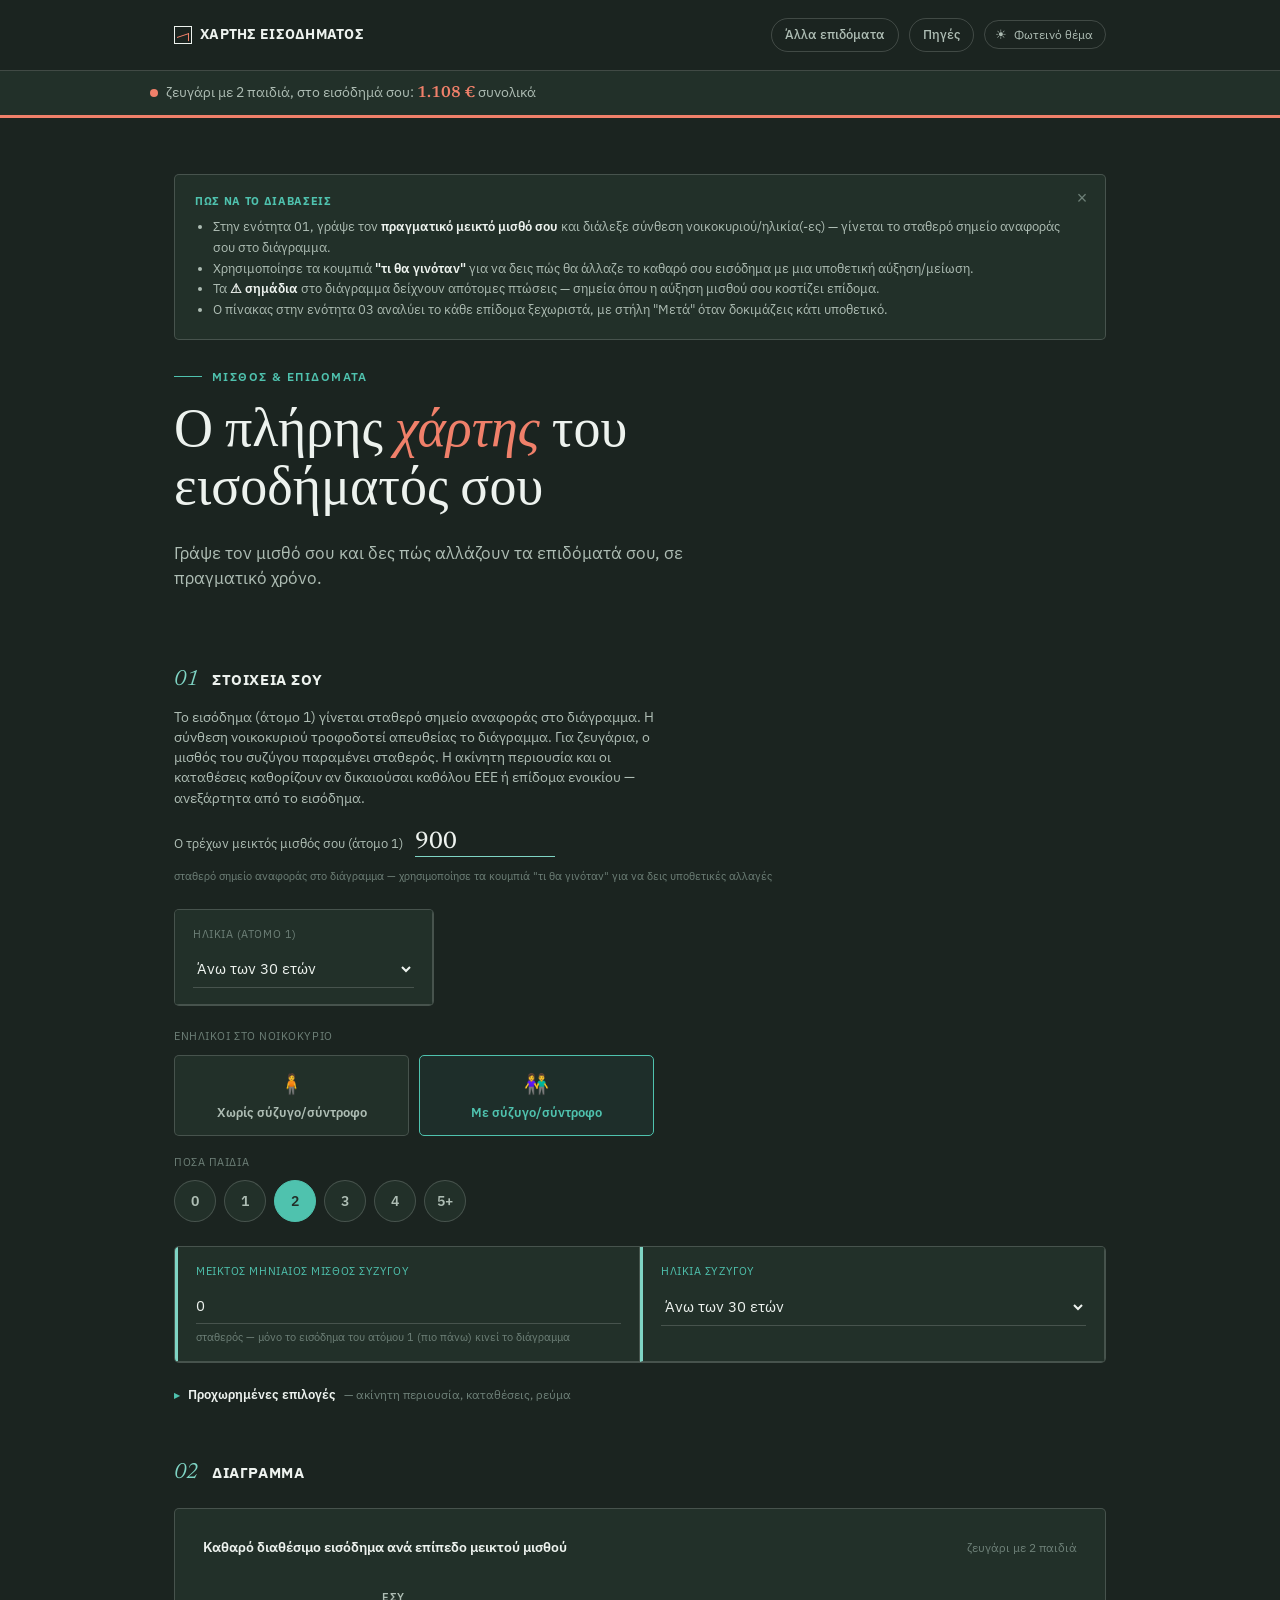
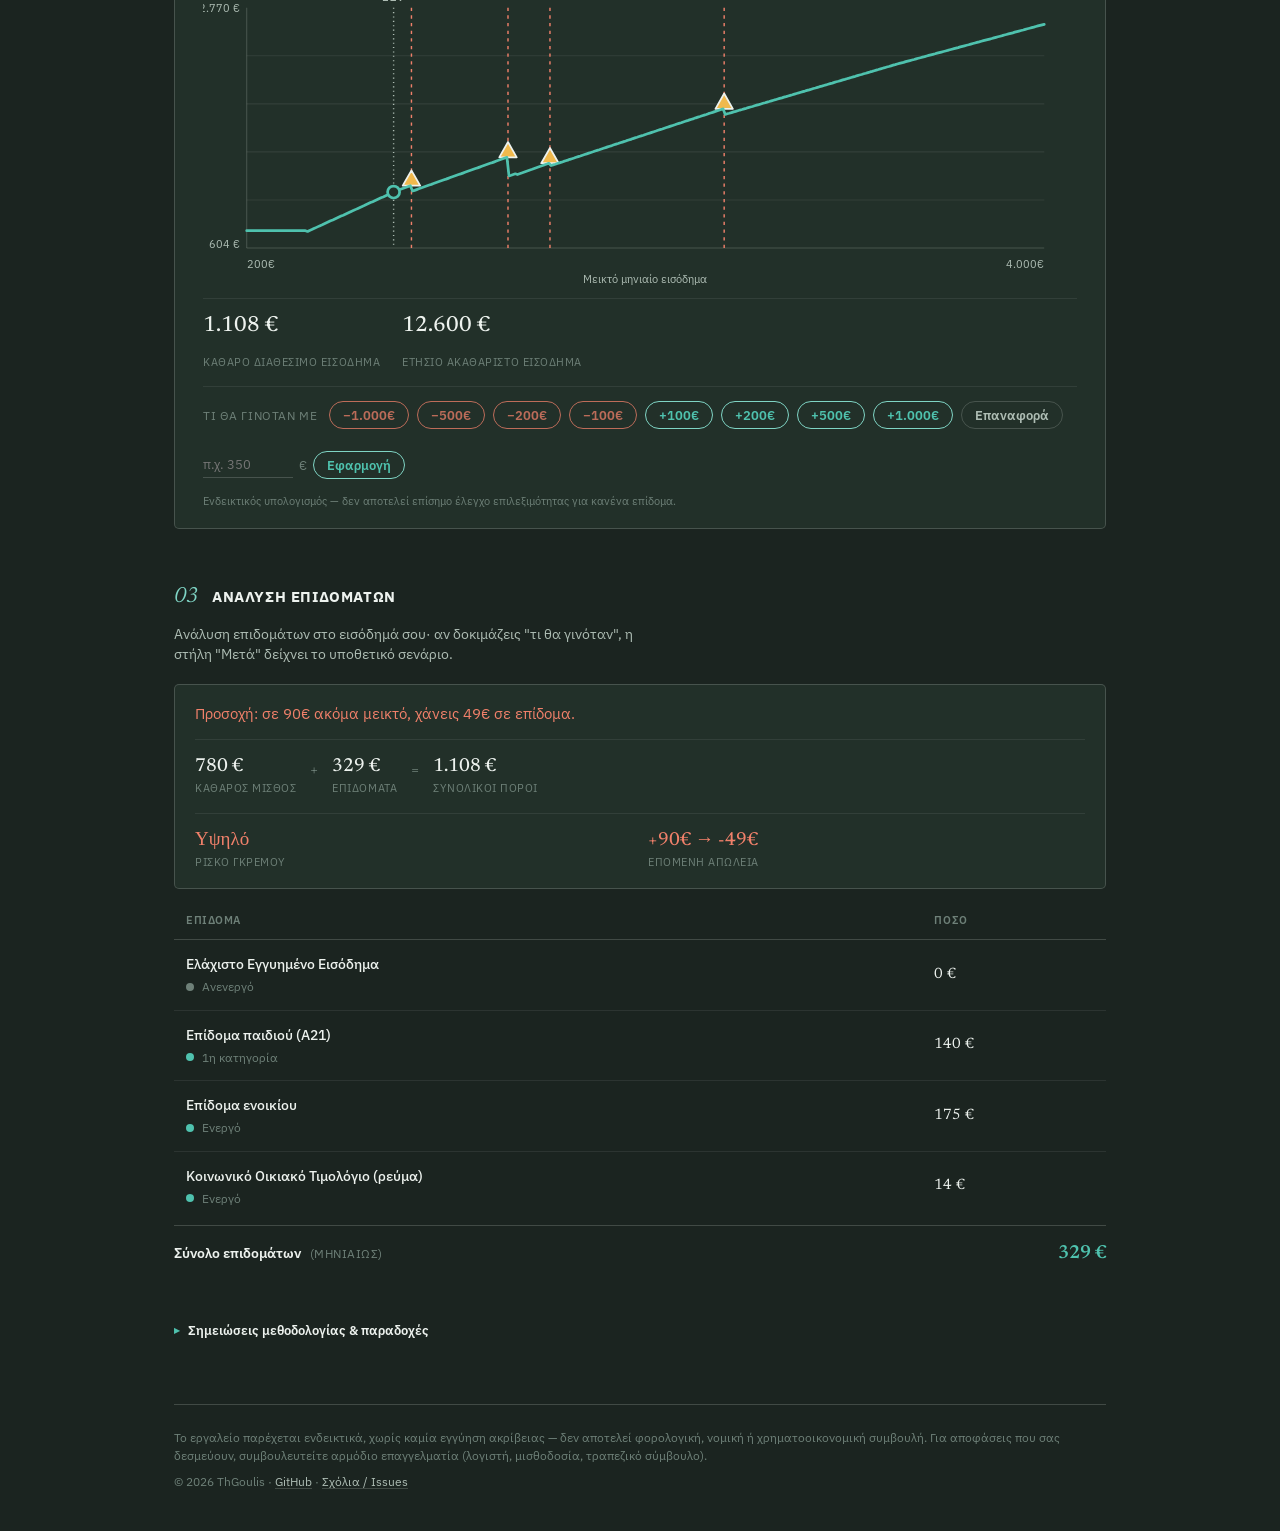
==== commit d1b2b2cf: "Add files via upload" ====
--- a/index.html
+++ b/index.html
@@ -84,7 +84,7 @@
       <div class="hint">σταθερό σημείο αναφοράς στο διάγραμμα — χρησιμοποίησε τα κουμπιά "τι θα γινόταν" για να δεις υποθετικές αλλαγές</div>
     </div>
 
-    <div class="field-grid" style="margin-bottom:22px;">
+    <div class="field-grid" style="margin-bottom:22px; max-width:260px;">
       <div class="field">
         <label>Ηλικία (άτομο 1)</label>
         <select id="ageSelect1">
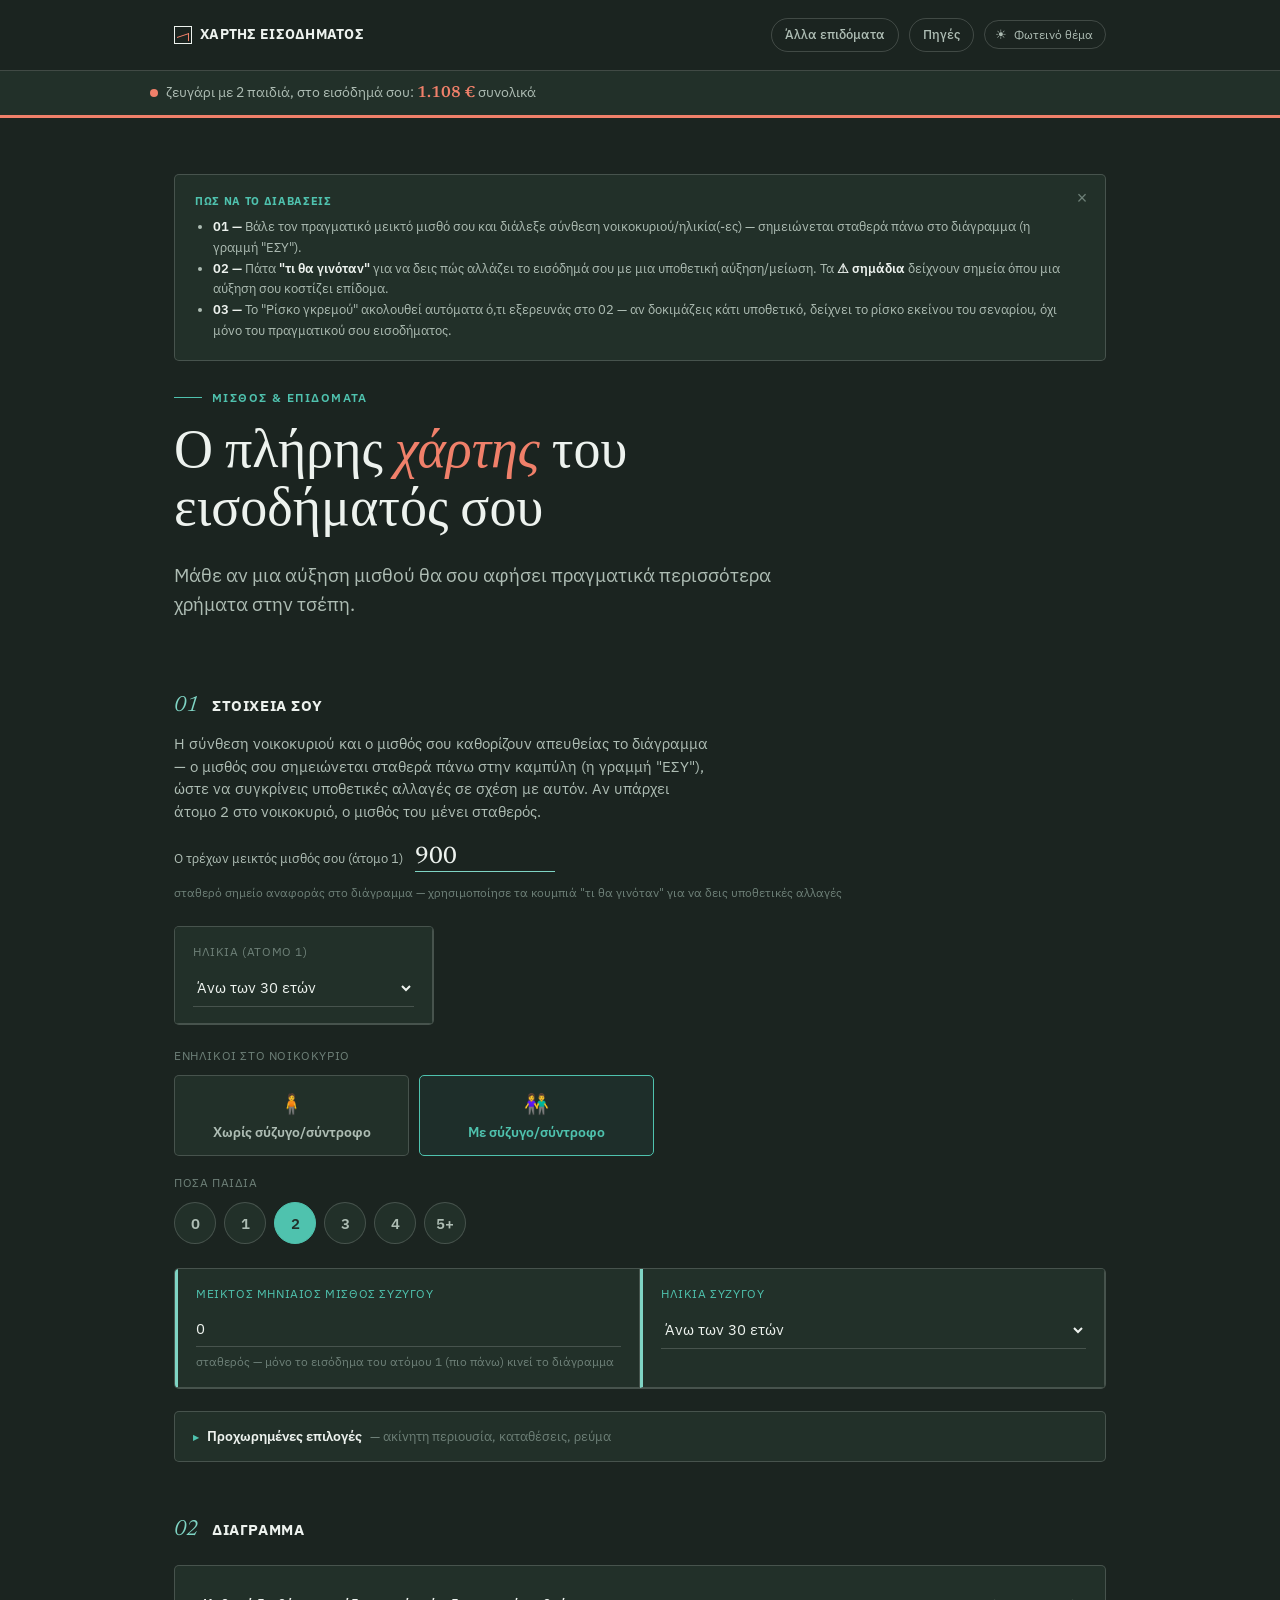
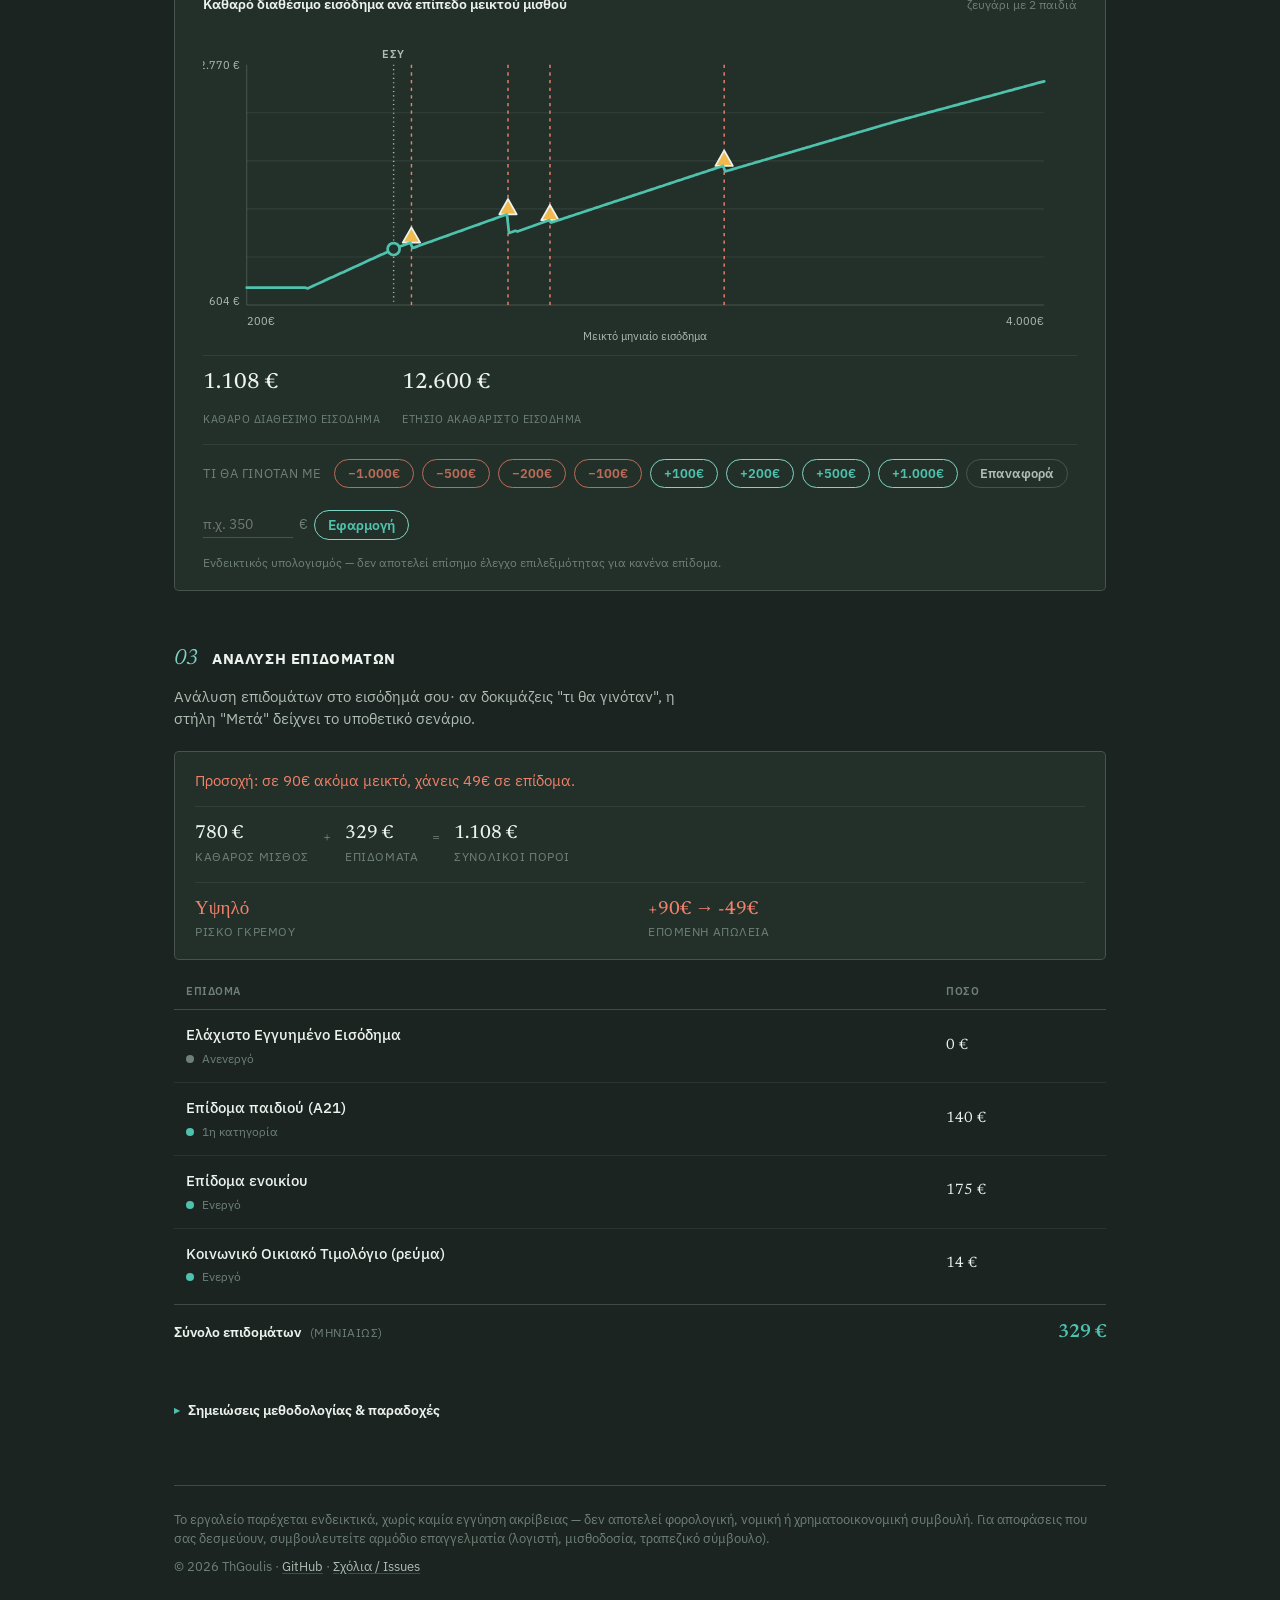
==== commit a7b9540d: "Add files via upload" ====
--- a/index.html
+++ b/index.html
@@ -59,16 +59,15 @@
       <button class="intro-close" id="introCloseBtn" aria-label="Κλείσιμο">×</button>
       <div class="intro-eyebrow">Πώς να το διαβάσεις</div>
       <ul class="intro-list">
-        <li>Στην ενότητα 01, γράψε τον <strong>πραγματικό μεικτό μισθό σου</strong> και διάλεξε σύνθεση νοικοκυριού/ηλικία(-ες) — γίνεται το σταθερό σημείο αναφοράς σου στο διάγραμμα.</li>
-        <li>Χρησιμοποίησε τα κουμπιά <strong>"τι θα γινόταν"</strong> για να δεις πώς θα άλλαζε το καθαρό σου εισόδημα με μια υποθετική αύξηση/μείωση.</li>
-        <li>Τα <strong>⚠ σημάδια</strong> στο διάγραμμα δείχνουν απότομες πτώσεις — σημεία όπου η αύξηση μισθού σου κοστίζει επίδομα.</li>
-        <li>Ο πίνακας στην ενότητα 03 αναλύει το κάθε επίδομα ξεχωριστά, με στήλη "Μετά" όταν δοκιμάζεις κάτι υποθετικό.</li>
+        <li><strong>01 —</strong> Βάλε τον πραγματικό μεικτό μισθό σου και διάλεξε σύνθεση νοικοκυριού/ηλικία(-ες) — σημειώνεται σταθερά πάνω στο διάγραμμα (η γραμμή "ΕΣΥ").</li>
+        <li><strong>02 —</strong> Πάτα <strong>"τι θα γινόταν"</strong> για να δεις πώς αλλάζει το εισόδημά σου με μια υποθετική αύξηση/μείωση. Τα <strong>⚠ σημάδια</strong> δείχνουν σημεία όπου μια αύξηση σου κοστίζει επίδομα.</li>
+        <li><strong>03 —</strong> Το "Ρίσκο γκρεμού" ακολουθεί αυτόματα ό,τι εξερευνάς στο 02 — αν δοκιμάζεις κάτι υποθετικό, δείχνει το ρίσκο εκείνου του σεναρίου, όχι μόνο του πραγματικού σου εισοδήματος.</li>
       </ul>
     </div>
 
     <div class="eyebrow">Μισθός &amp; επιδόματα</div>
     <h1>Ο πλήρης <em>χάρτης</em> του εισοδήματός σου</h1>
-    <p class="lede">Γράψε τον μισθό σου και δες πώς αλλάζουν τα επιδόματά σου, σε πραγματικό χρόνο.</p>
+    <p class="lede">Μάθε αν μια αύξηση μισθού θα σου αφήσει πραγματικά περισσότερα χρήματα στην τσέπη.</p>
   </section>
 
   <section class="section">
@@ -76,7 +75,7 @@
       <span class="section-num">01</span>
       <h2>Στοιχεία σου</h2>
     </div>
-    <p class="section-desc">Το εισόδημα (άτομο 1) γίνεται σταθερό σημείο αναφοράς στο διάγραμμα. Η σύνθεση νοικοκυριού τροφοδοτεί απευθείας το διάγραμμα. Για ζευγάρια, ο μισθός του συζύγου παραμένει σταθερός. Η ακίνητη περιουσία και οι καταθέσεις καθορίζουν αν δικαιούσαι καθόλου ΕΕΕ ή επίδομα ενοικίου — ανεξάρτητα από το εισόδημα.</p>
+    <p class="section-desc">Η σύνθεση νοικοκυριού και ο μισθός σου καθορίζουν απευθείας το διάγραμμα — ο μισθός σου σημειώνεται σταθερά πάνω στην καμπύλη (η γραμμή "ΕΣΥ"), ώστε να συγκρίνεις υποθετικές αλλαγές σε σχέση με αυτόν. Αν υπάρχει άτομο 2 στο νοικοκυριό, ο μισθός του μένει σταθερός.</p>
 
     <div class="income-input-row">
       <label for="referenceIncomeInput">Ο τρέχων μεικτός μισθός σου (άτομο 1)</label>
@@ -238,19 +237,23 @@
         <div class="summary-stat">
           <div class="summary-num" id="summaryNet">— €</div>
           <div class="summary-lbl">Καθαρός μισθός</div>
+          <div class="summary-after" id="summaryNetAfter"></div>
         </div>
         <span class="summary-op">+</span>
         <div class="summary-stat">
           <div class="summary-num" id="summaryBenefits">— €</div>
           <div class="summary-lbl">Επιδόματα</div>
+          <div class="summary-after" id="summaryBenefitsAfter"></div>
         </div>
         <span class="summary-op">=</span>
         <div class="summary-stat">
           <div class="summary-num" id="summaryTotal">— €</div>
           <div class="summary-lbl">Συνολικοί πόροι</div>
-        </div>
-      </div>
-
+          <div class="summary-after" id="summaryTotalAfter"></div>
+        </div>
+      </div>
+
+      <div class="risk-scenario-tag" id="riskScenarioTag" style="display:none"></div>
       <div class="summary-risk-row">
         <div class="summary-stat">
           <div class="summary-num" id="summaryRisk">—</div>
--- a/style.css
+++ b/style.css
@@ -621,6 +621,19 @@
     flex: none;
     margin-top: 2px;
   }
+  .risk-scenario-tag{
+    display:inline-flex;
+    align-items:center;
+    gap:6px;
+    font-size: 11px;
+    font-weight: 600;
+    color: var(--hazard);
+    background: rgba(232,163,61,0.10);
+    border: 1px solid var(--hazard);
+    border-radius: 999px;
+    padding: 3px 11px;
+    margin-bottom: 12px;
+  }
   .summary-risk-row{
     display:grid;
     grid-template-columns: repeat(auto-fit, minmax(110px,1fr));
@@ -643,6 +656,15 @@
     letter-spacing: 0.05em;
     margin-top: 3px;
   }
+  .summary-after{
+    font-size: 13px;
+    font-weight: 600;
+    margin-top: 4px;
+  }
+  .summary-after:empty{ display:none; }
+  .summary-after::before{ content: "→ "; color: var(--ink-faint); font-weight: 400; font-size: 11px; }
+  .summary-after.gain-color{ color: var(--contour); }
+  .summary-after.drop-color{ color: var(--drop); }
 
   /* ---------- Breakdown table (placeholder) ---------- */
   table.breakdown{
@@ -744,7 +766,14 @@
     font-size: 13px;
     color: var(--ink-soft);
     margin-top: 22px;
-  }
+    border: 1px solid var(--line-strong);
+    border-radius: var(--radius);
+    background: var(--paper-card);
+    padding: 14px 18px;
+    transition: border-color 0.15s ease;
+  }
+  .advanced-options:hover{ border-color: var(--contour-soft); }
+  .advanced-options[open]{ padding-bottom: 20px; }
   .advanced-options summary{
     cursor: pointer;
     font-weight: 600;
@@ -804,3 +833,28 @@
     .chart-card{ padding: 20px 16px 14px; }
     .readouts{ gap: 16px; }
   }
+
+  /* ---------- Desktop: μεγαλύτερη γραμματοσειρά στα κείμενα ανάγνωσης ---------- */
+  @media (min-width: 900px){
+    body{ font-size: 15.5px; }
+    .lede{ font-size: 19px; }
+    .section-desc{ font-size: 15px; }
+    .advanced-desc{ font-size: 13.5px; }
+    .income-input-row .hint, .field .hint{ font-size: 12px; }
+    .field label{ font-size: 12px; }
+    .field-label{ font-size: 12px; }
+    .adult-card .label{ font-size: 13.5px; }
+    .child-btn{ font-size: 15px; }
+    table.breakdown{ font-size: 14.5px; }
+    .benefit-status{ font-size: 12px; }
+    .summary-lbl{ font-size: 11.5px; }
+    .summary-insight{ font-size: 15px; }
+    .whatif-label{ font-size: 12.5px; }
+    .whatif-btn{ font-size: 13px; }
+    .whatif-custom input, .whatif-custom span, .whatif-custom button{ font-size: 14px; }
+    .result-disclaimer{ font-size: 12px; }
+    .methodology, .advanced-options{ font-size: 14px; }
+    .advanced-hint{ font-size: 13px; }
+    footer{ font-size: 13px; }
+    .risk-scenario-tag{ font-size: 12px; }
+  }
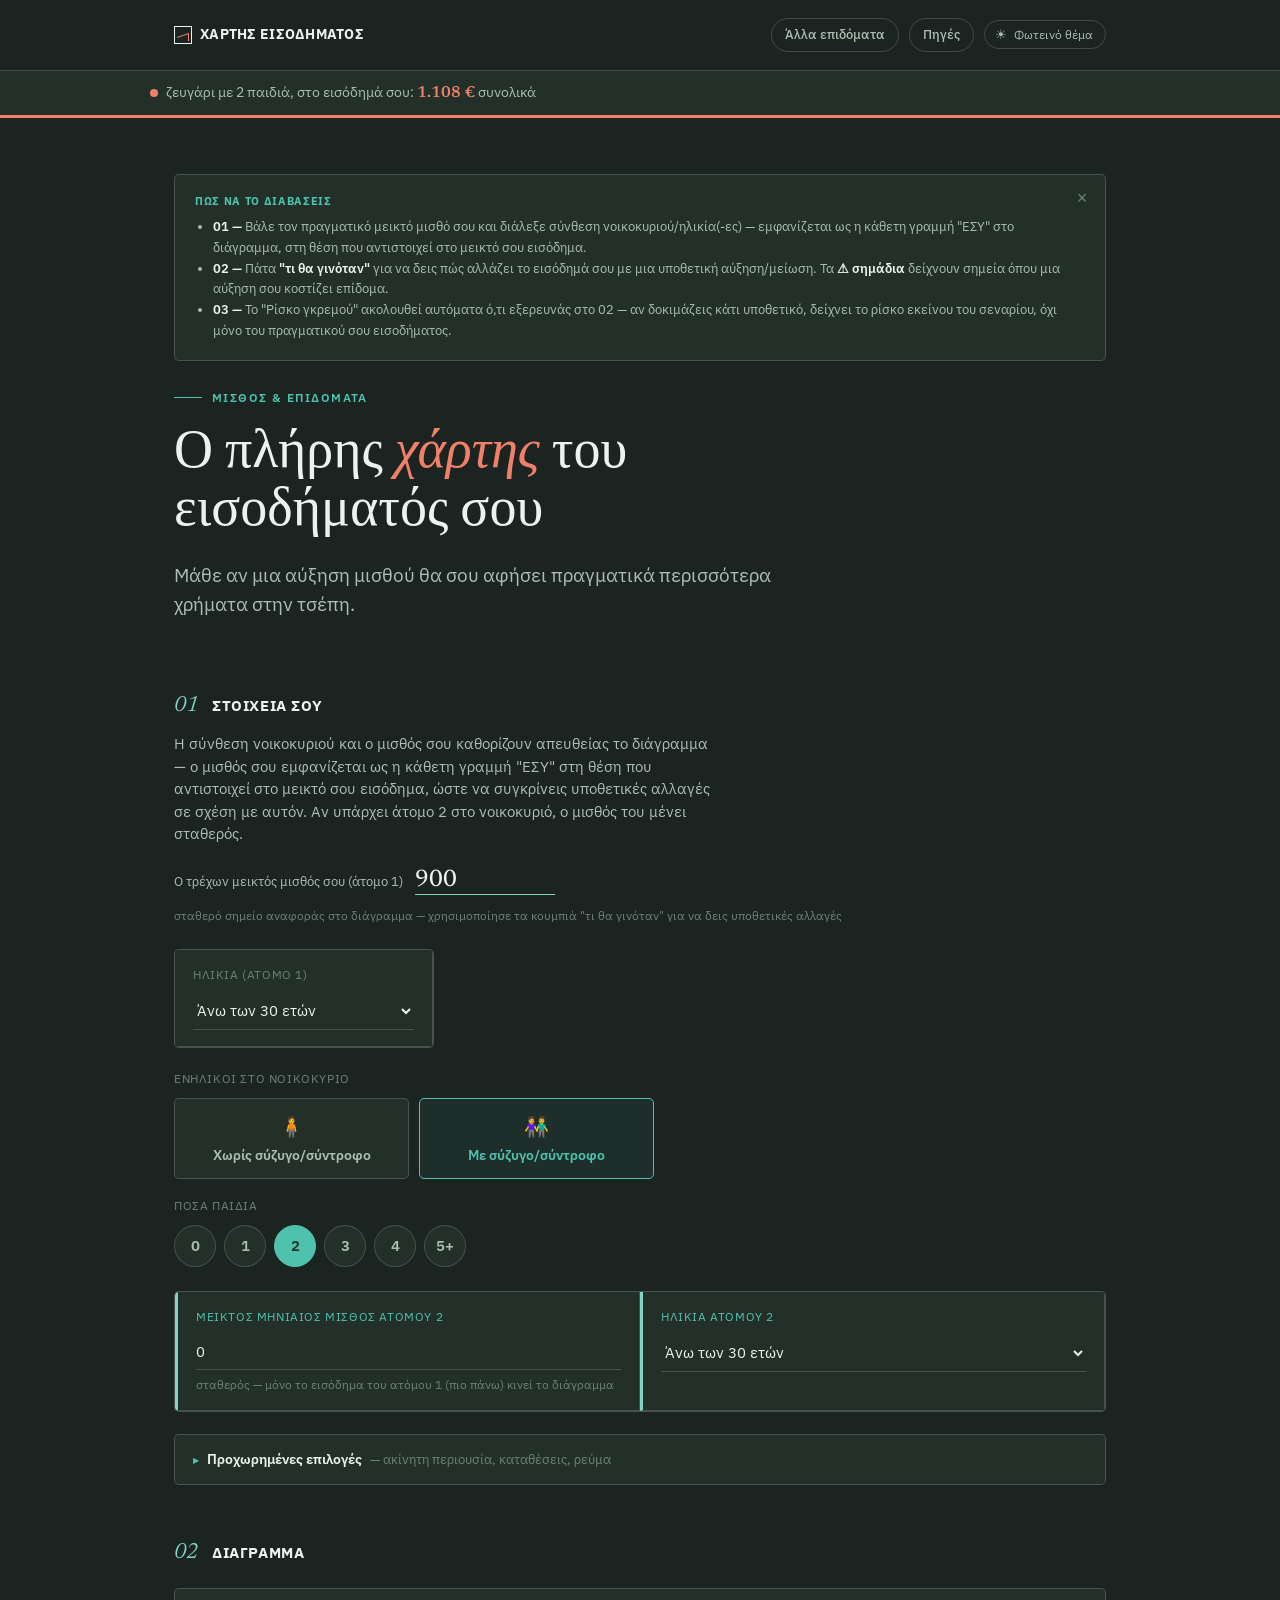
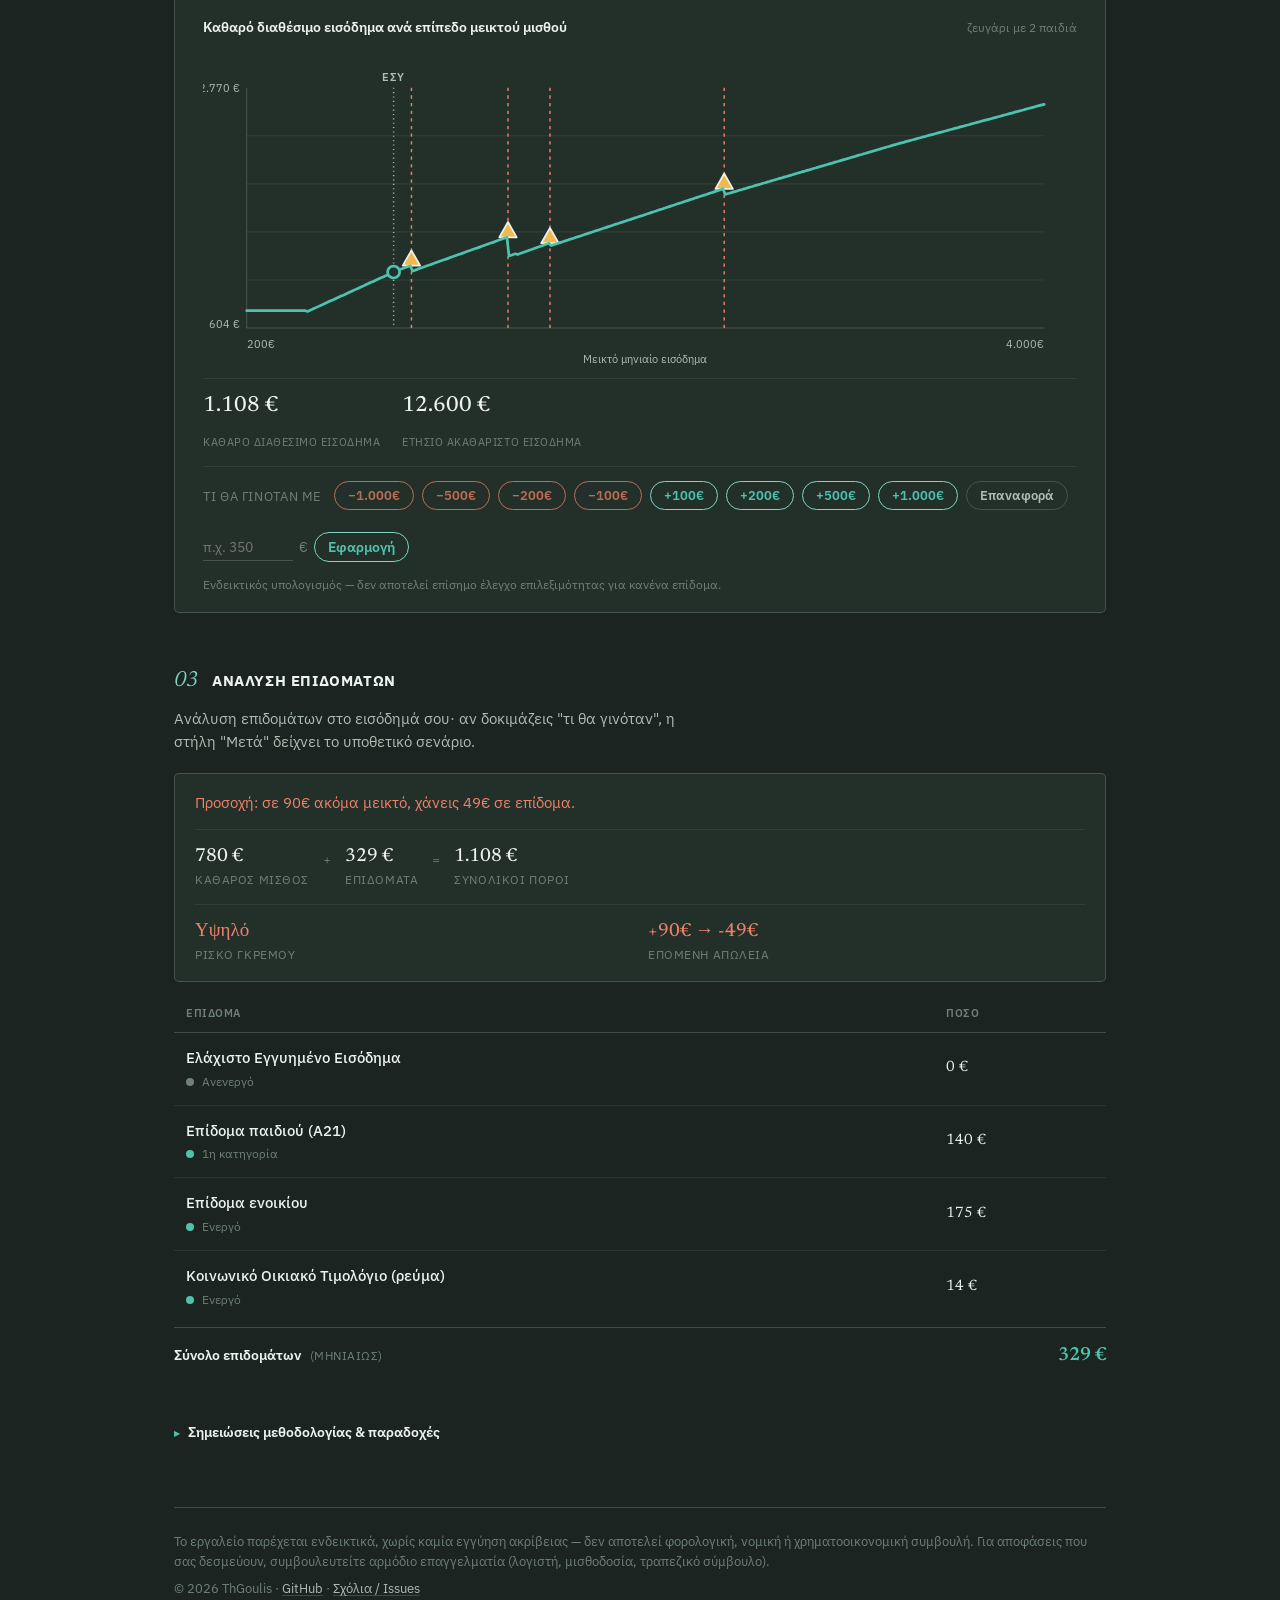
==== commit 274dcbe4: "Add files via upload" ====
--- a/index.html
+++ b/index.html
@@ -59,7 +59,7 @@
       <button class="intro-close" id="introCloseBtn" aria-label="Κλείσιμο">×</button>
       <div class="intro-eyebrow">Πώς να το διαβάσεις</div>
       <ul class="intro-list">
-        <li><strong>01 —</strong> Βάλε τον πραγματικό μεικτό μισθό σου και διάλεξε σύνθεση νοικοκυριού/ηλικία(-ες) — σημειώνεται σταθερά πάνω στο διάγραμμα (η γραμμή "ΕΣΥ").</li>
+        <li><strong>01 —</strong> Βάλε τον πραγματικό μεικτό μισθό σου και διάλεξε σύνθεση νοικοκυριού/ηλικία(-ες) — εμφανίζεται ως η κάθετη γραμμή "ΕΣΥ" στο διάγραμμα, στη θέση που αντιστοιχεί στο μεικτό σου εισόδημα.</li>
         <li><strong>02 —</strong> Πάτα <strong>"τι θα γινόταν"</strong> για να δεις πώς αλλάζει το εισόδημά σου με μια υποθετική αύξηση/μείωση. Τα <strong>⚠ σημάδια</strong> δείχνουν σημεία όπου μια αύξηση σου κοστίζει επίδομα.</li>
         <li><strong>03 —</strong> Το "Ρίσκο γκρεμού" ακολουθεί αυτόματα ό,τι εξερευνάς στο 02 — αν δοκιμάζεις κάτι υποθετικό, δείχνει το ρίσκο εκείνου του σεναρίου, όχι μόνο του πραγματικού σου εισοδήματος.</li>
       </ul>
@@ -75,7 +75,7 @@
       <span class="section-num">01</span>
       <h2>Στοιχεία σου</h2>
     </div>
-    <p class="section-desc">Η σύνθεση νοικοκυριού και ο μισθός σου καθορίζουν απευθείας το διάγραμμα — ο μισθός σου σημειώνεται σταθερά πάνω στην καμπύλη (η γραμμή "ΕΣΥ"), ώστε να συγκρίνεις υποθετικές αλλαγές σε σχέση με αυτόν. Αν υπάρχει άτομο 2 στο νοικοκυριό, ο μισθός του μένει σταθερός.</p>
+    <p class="section-desc">Η σύνθεση νοικοκυριού και ο μισθός σου καθορίζουν απευθείας το διάγραμμα — ο μισθός σου εμφανίζεται ως η κάθετη γραμμή "ΕΣΥ" στη θέση που αντιστοιχεί στο μεικτό σου εισόδημα, ώστε να συγκρίνεις υποθετικές αλλαγές σε σχέση με αυτόν. Αν υπάρχει άτομο 2 στο νοικοκυριό, ο μισθός του μένει σταθερός.</p>
 
     <div class="income-input-row">
       <label for="referenceIncomeInput">Ο τρέχων μεικτός μισθός σου (άτομο 1)</label>
@@ -119,12 +119,12 @@
 
     <div class="field-grid" id="basicFieldsGrid">
       <div class="field spouse-field" id="spouseIncomeField" style="display:none">
-        <label>Μεικτός μηνιαίος μισθός συζύγου</label>
+        <label>Μεικτός μηνιαίος μισθός ατόμου 2</label>
         <input type="text" inputmode="numeric" id="spouseIncome" value="0">
         <div class="hint">σταθερός — μόνο το εισόδημα του ατόμου 1 (πιο πάνω) κινεί το διάγραμμα</div>
       </div>
       <div class="field spouse-field" id="spouseAgeField" style="display:none">
-        <label>Ηλικία συζύγου</label>
+        <label>Ηλικία ατόμου 2</label>
         <select id="ageSelect2">
           <option value="young25">Έως 25 ετών</option>
           <option value="young30">26 έως 30 ετών</option>
@@ -327,7 +327,7 @@
         <li>Τα ΕΕΕ, Α21 και επίδομα ενοικίου βασίζονται στα επίσημα ποσά/κλιμάκια όπως τα βρήκαμε. Το ΕΕΕ και το επίδομα ενοικίου περιλαμβάνουν πλέον περιουσιακά κριτήρια (ακίνητη περιουσία, καταθέσεις) — <strong>χωρίς</strong> αντικειμενική δαπάνη ΙΧ/δικύκλων ή περιουσιακό τεκμήριο τόκων, που αγνοούνται για απλότητα.</li>
         <li>Το επίδομα ενοικίου βρίσκεται πιθανώς σε φάση αναθεώρησης (νομοσχέδιο υπό συζήτηση) — τα κριτήρια που χρησιμοποιούμε είναι τα πιο πρόσφατα επιβεβαιωμένα, όχι εγγυημένα οριστικά.</li>
         <li>Η φορολογική έκπτωση (777-1.780€+ ανάλογα τα παιδιά) αποδίδεται πάντα στο άτομο 1 σε ζευγάρια, όχι μοιρασμένη.</li>
-        <li>Υποστηρίζεται οποιοσδήποτε αριθμός παιδιών· ένα δεύτερο εισόδημα (σύζυγος) μένει σταθερό, όχι μεταβλητό στο διάγραμμα.</li>
+        <li>Υποστηρίζεται οποιοσδήποτε αριθμός παιδιών· το εισόδημα του ατόμου 2 (αν υπάρχει) μένει σταθερό, όχι μεταβλητό στο διάγραμμα.</li>
         <li>Το Κοινωνικό Οικιακό Τιμολόγιο (ΚΟΤ) μοντελοποιεί μόνο τη βασική κατηγορία Β (4,5 λεπτά/kWh, όριο 350kWh/μήνα) — όχι τις κατηγορίες Α (ευάλωτες ομάδες, +8.000€/+15.000€ όριο για ΑΜΕΑ/μηχανική υποστήριξη) ή Γ (πολύτεκνοι). Η κατανάλωση ρεύματος εισάγεται ως εκτίμηση, όχι πραγματικά στοιχεία λογαριασμού.</li>
       </ul>
     </details>
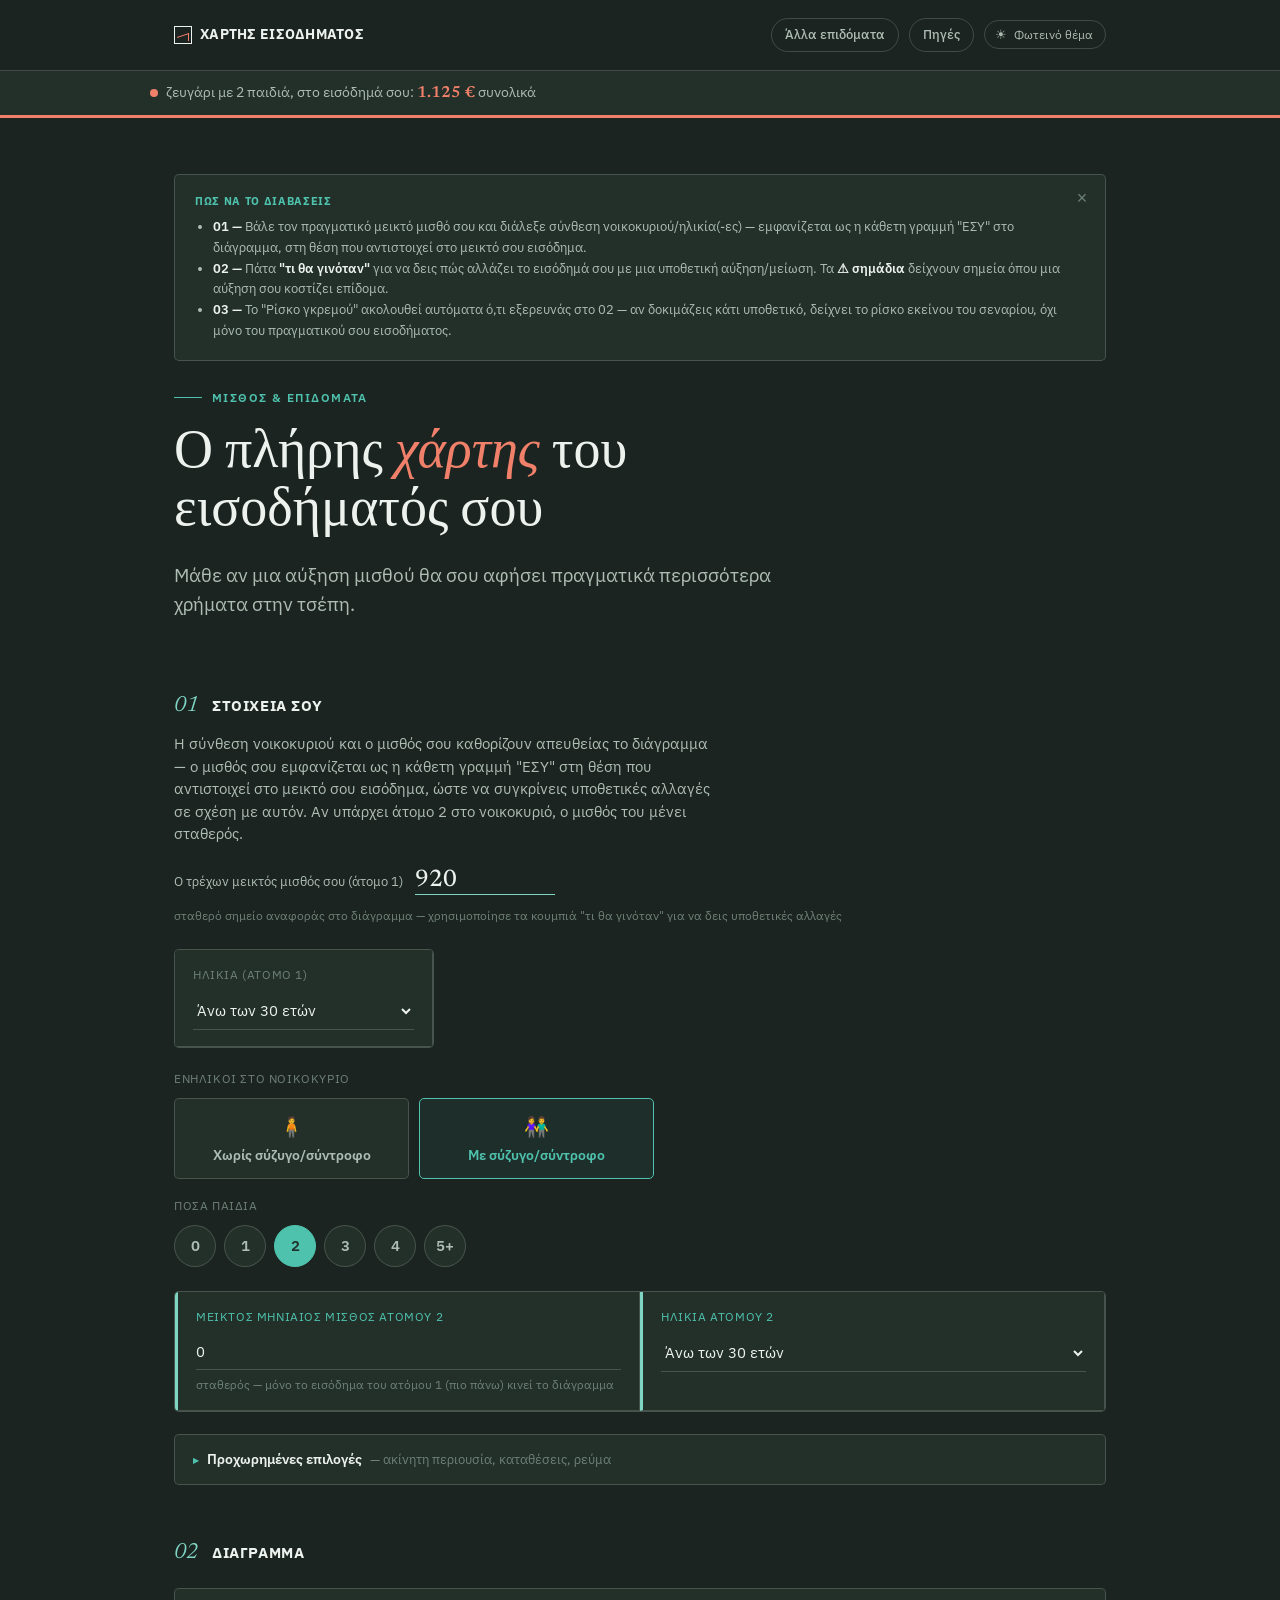
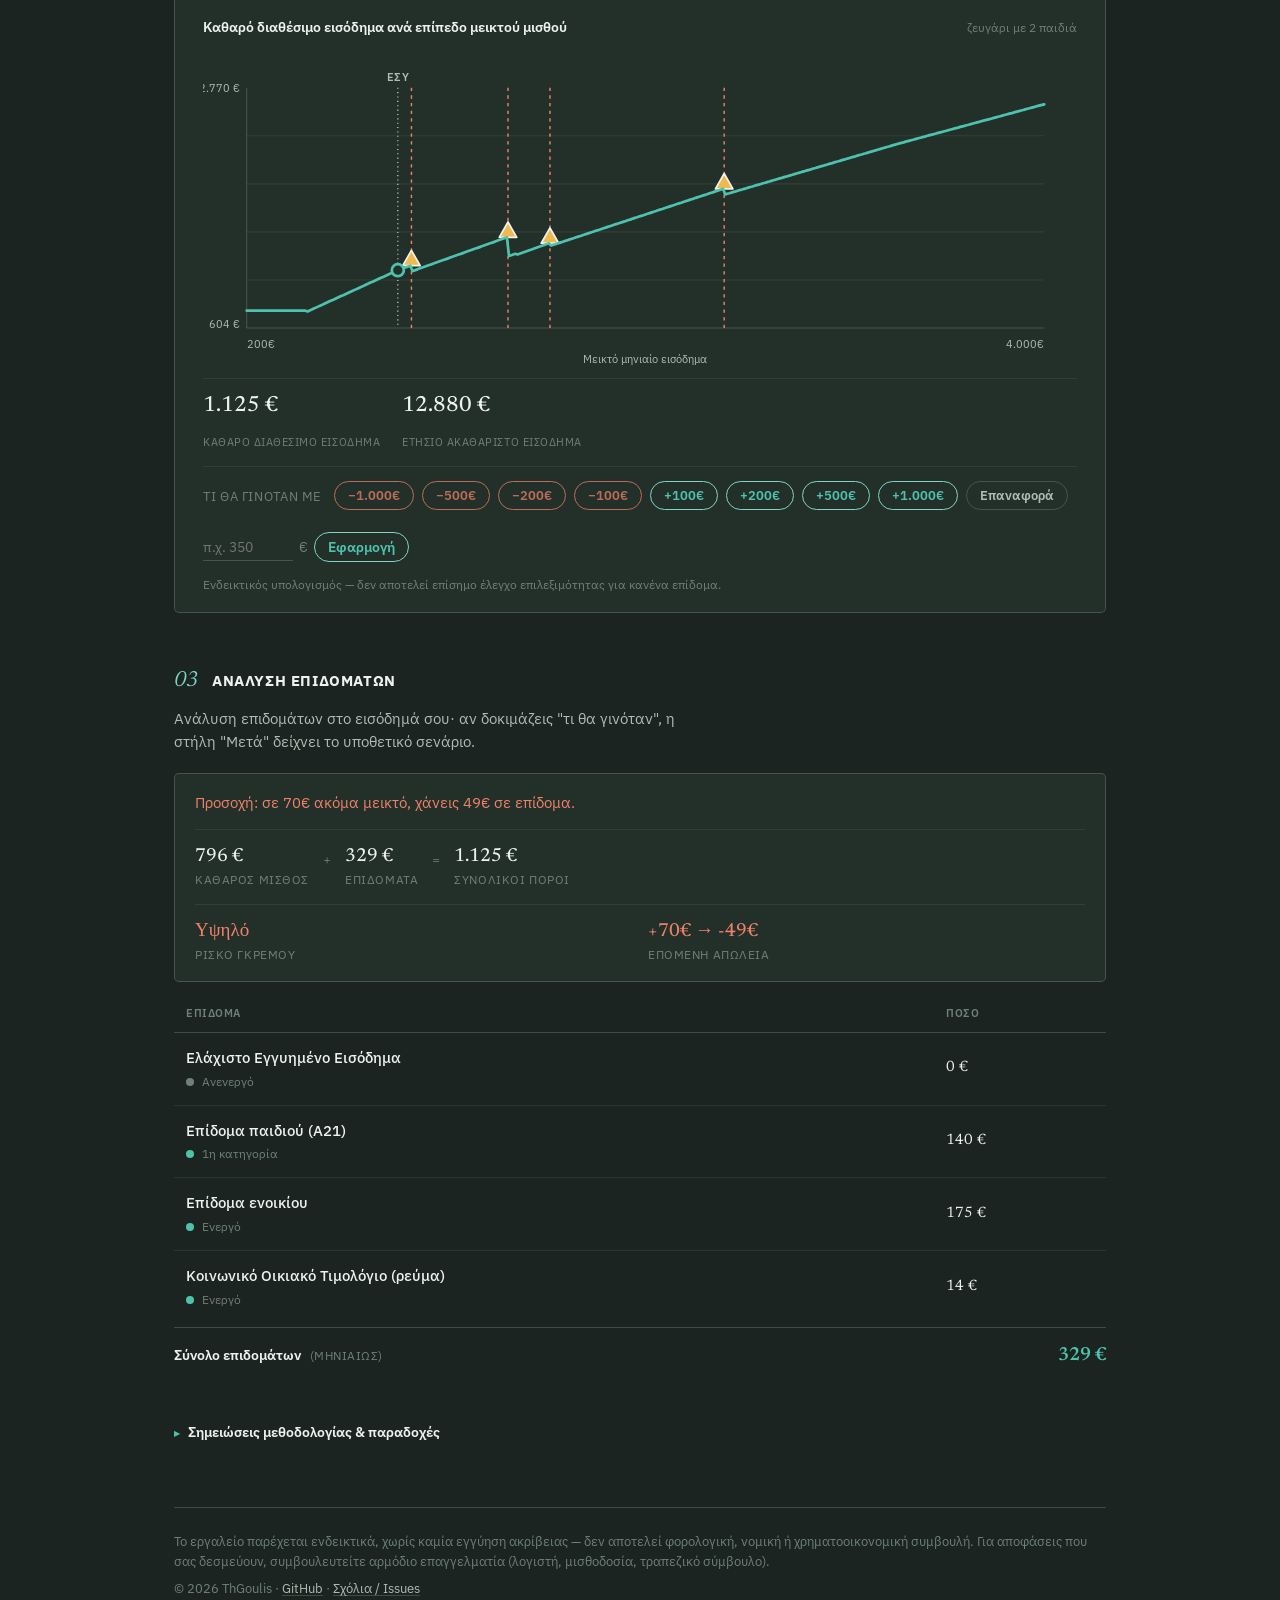
==== commit ad8b276a: "Add files via upload" ====
--- a/index.html
+++ b/index.html
@@ -79,7 +79,7 @@
 
     <div class="income-input-row">
       <label for="referenceIncomeInput">Ο τρέχων μεικτός μισθός σου (άτομο 1)</label>
-      <input type="text" inputmode="numeric" id="referenceIncomeInput" value="900" autocomplete="off" autocorrect="off" autocapitalize="off" spellcheck="false">
+      <input type="text" inputmode="numeric" id="referenceIncomeInput" value="920" autocomplete="off" autocorrect="off" autocapitalize="off" spellcheck="false">
       <div class="hint">σταθερό σημείο αναφοράς στο διάγραμμα — χρησιμοποίησε τα κουμπιά "τι θα γινόταν" για να δεις υποθετικές αλλαγές</div>
     </div>
 
